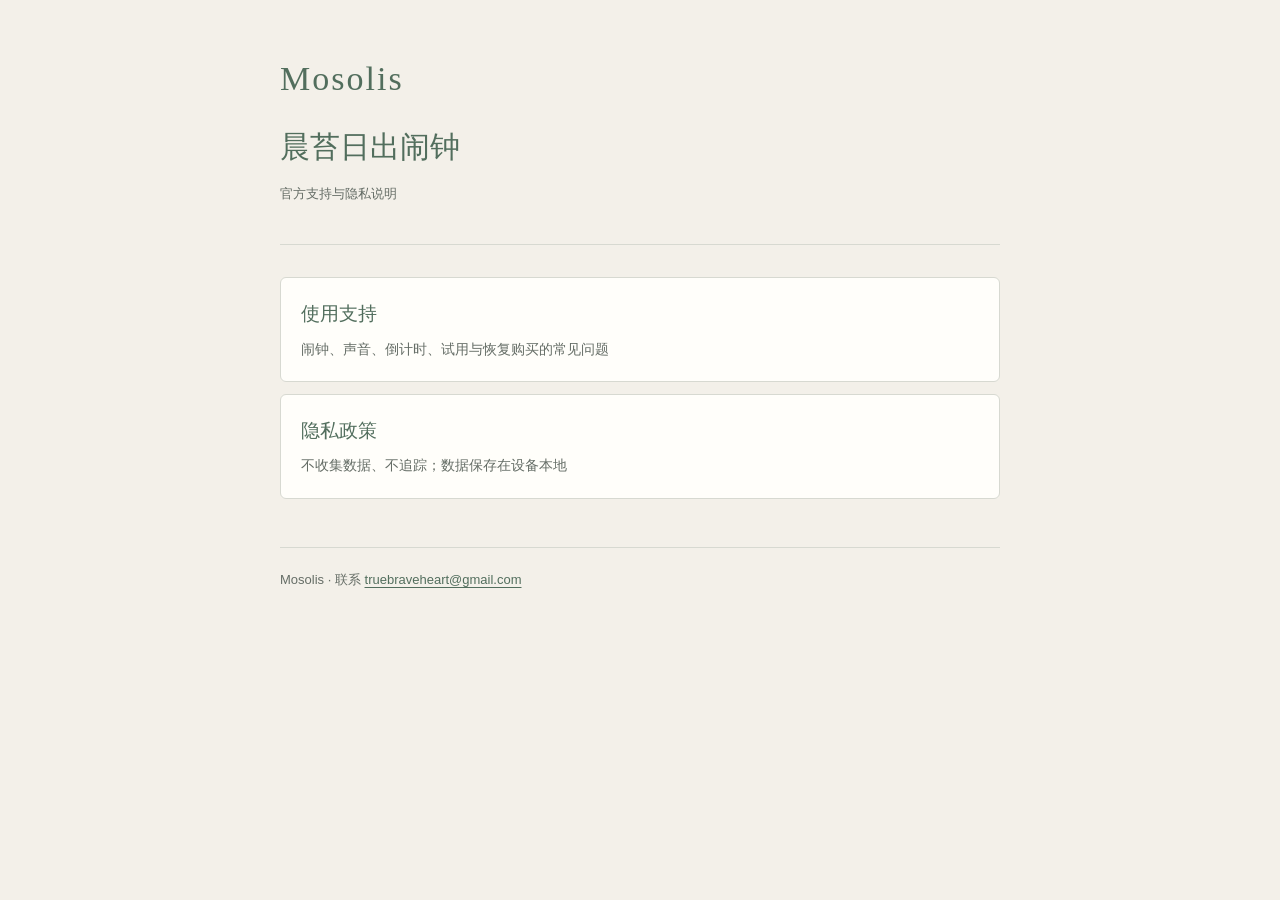
==== mosolis/index.html @ a4209a9c "Add Mosolis support and privacy pages" ====
<!doctype html>
<html lang="zh-Hans">
<head>
  <meta charset="utf-8">
  <meta name="viewport" content="width=device-width, initial-scale=1">
  <meta name="description" content="Mosolis（晨苔）官方支持与隐私说明。">
  <meta name="color-scheme" content="light dark">
  <meta name="theme-color" content="#526e5d">
  <title>Mosolis · 支持与隐私</title>
  <link rel="stylesheet" href="./styles.css">
</head>
<body>
  <main class="wrap">
    <header>
      <p class="brand">Mosolis</p>
      <h1>晨苔日出闹钟</h1>
      <p class="meta">官方支持与隐私说明</p>
    </header>

    <nav class="cards" aria-label="页面">
      <a class="card" href="./support.html">
        <strong>使用支持</strong>
        <span>闹钟、声音、倒计时、试用与恢复购买的常见问题</span>
      </a>
      <a class="card" href="./privacy.html">
        <strong>隐私政策</strong>
        <span>不收集数据、不追踪；数据保存在设备本地</span>
      </a>
    </nav>

    <footer>
      <p>Mosolis · 联系 <a href="mailto:truebraveheart@gmail.com">truebraveheart@gmail.com</a></p>
    </footer>
  </main>
</body>
</html>
---- mosolis/styles.css ----
:root {
  color-scheme: light dark;
  --paper: #f3f0e9;
  --ink: #252b27;
  --muted: #656d66;
  --rule: #d7d9d1;
  --moss: #526e5d;
  --lead: #e8eee6;
  --card: #fffefa;
}

@media (prefers-color-scheme: dark) {
  :root {
    --paper: #171d19;
    --ink: #e9eee8;
    --muted: #b1b9b1;
    --rule: #343e37;
    --moss: #b2c5ad;
    --lead: #202a23;
    --card: #202722;
  }
}

* {
  box-sizing: border-box;
}

body {
  margin: 0;
  background: var(--paper);
  color: var(--ink);
  font-family: -apple-system, BlinkMacSystemFont, "Segoe UI", "Hiragino Sans GB",
    "Microsoft YaHei", sans-serif;
  font-size: 16px;
  line-height: 1.85;
  -webkit-font-smoothing: antialiased;
}

a {
  color: var(--moss);
  text-underline-offset: 3px;
}

.wrap {
  width: min(100% - 40px, 720px);
  margin: 0 auto;
  padding: 48px 0 80px;
}

header {
  margin-bottom: 32px;
  padding-bottom: 24px;
  border-bottom: 1px solid var(--rule);
}

.brand,
h1,
h2,
.card strong {
  color: var(--moss);
  font-family: "Songti SC", "Songti TC", Georgia, serif;
  font-weight: 400;
}

.brand {
  margin: 0 0 8px;
  font-size: 34px;
  letter-spacing: 0.06em;
}

h1 {
  margin: 0 0 8px;
  font-size: 30px;
}

h2 {
  margin: 36px 0 10px;
  font-size: 21px;
}

h3 {
  margin: 22px 0 5px;
  font-size: 16px;
  font-weight: 600;
}

p {
  margin: 0 0 14px;
}

.meta,
.muted,
footer {
  color: var(--muted);
}

.meta {
  font-size: 13px;
}

.lead {
  margin: 0 0 28px;
  padding: 16px 18px;
  border-left: 3px solid var(--moss);
  background: var(--lead);
}

.language-nav,
.site-nav {
  display: flex;
  flex-wrap: wrap;
  gap: 8px 18px;
}

.language-nav {
  margin-top: 16px;
  font-size: 14px;
}

.cards {
  display: grid;
  gap: 12px;
  margin-top: 22px;
}

.card {
  display: block;
  padding: 18px 20px;
  border: 1px solid var(--rule);
  border-radius: 6px;
  background: var(--card);
  color: var(--ink);
  text-decoration: none;
}

.card:hover,
.card:focus-visible {
  border-color: var(--moss);
}

.card strong {
  display: block;
  margin-bottom: 2px;
  font-size: 19px;
}

.card span {
  color: var(--muted);
  font-size: 14px;
}

.language-section {
  padding-top: 8px;
  scroll-margin-top: 16px;
}

.contact-note {
  margin-top: 24px;
  padding: 18px 20px;
  border: 1px solid var(--rule);
  background: var(--card);
}

footer {
  margin-top: 48px;
  padding-top: 20px;
  border-top: 1px solid var(--rule);
  font-size: 13px;
}

.site-nav {
  margin-top: 12px;
}

.site-nav a {
  color: var(--muted);
}

@media (max-width: 520px) {
  .wrap {
    padding-top: 32px;
  }

  .brand {
    font-size: 29px;
  }

  h1 {
    font-size: 26px;
  }
}
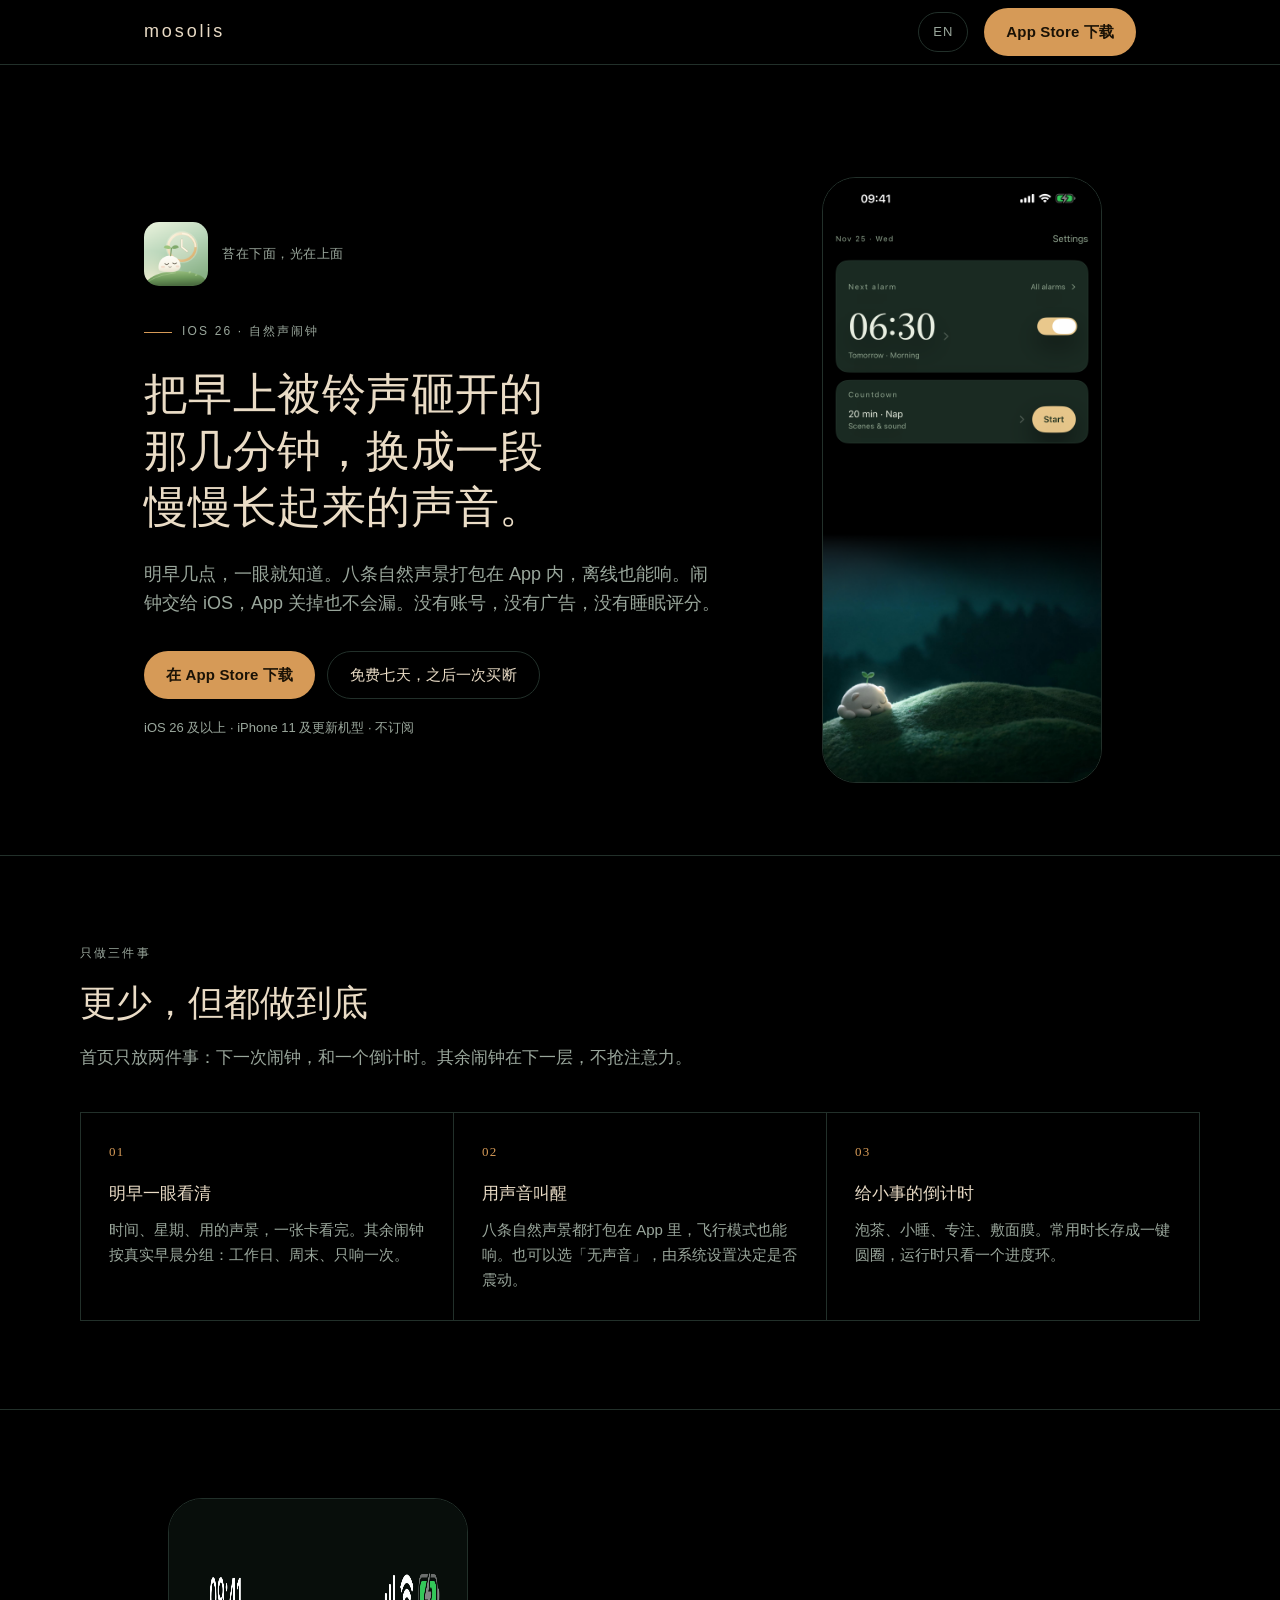
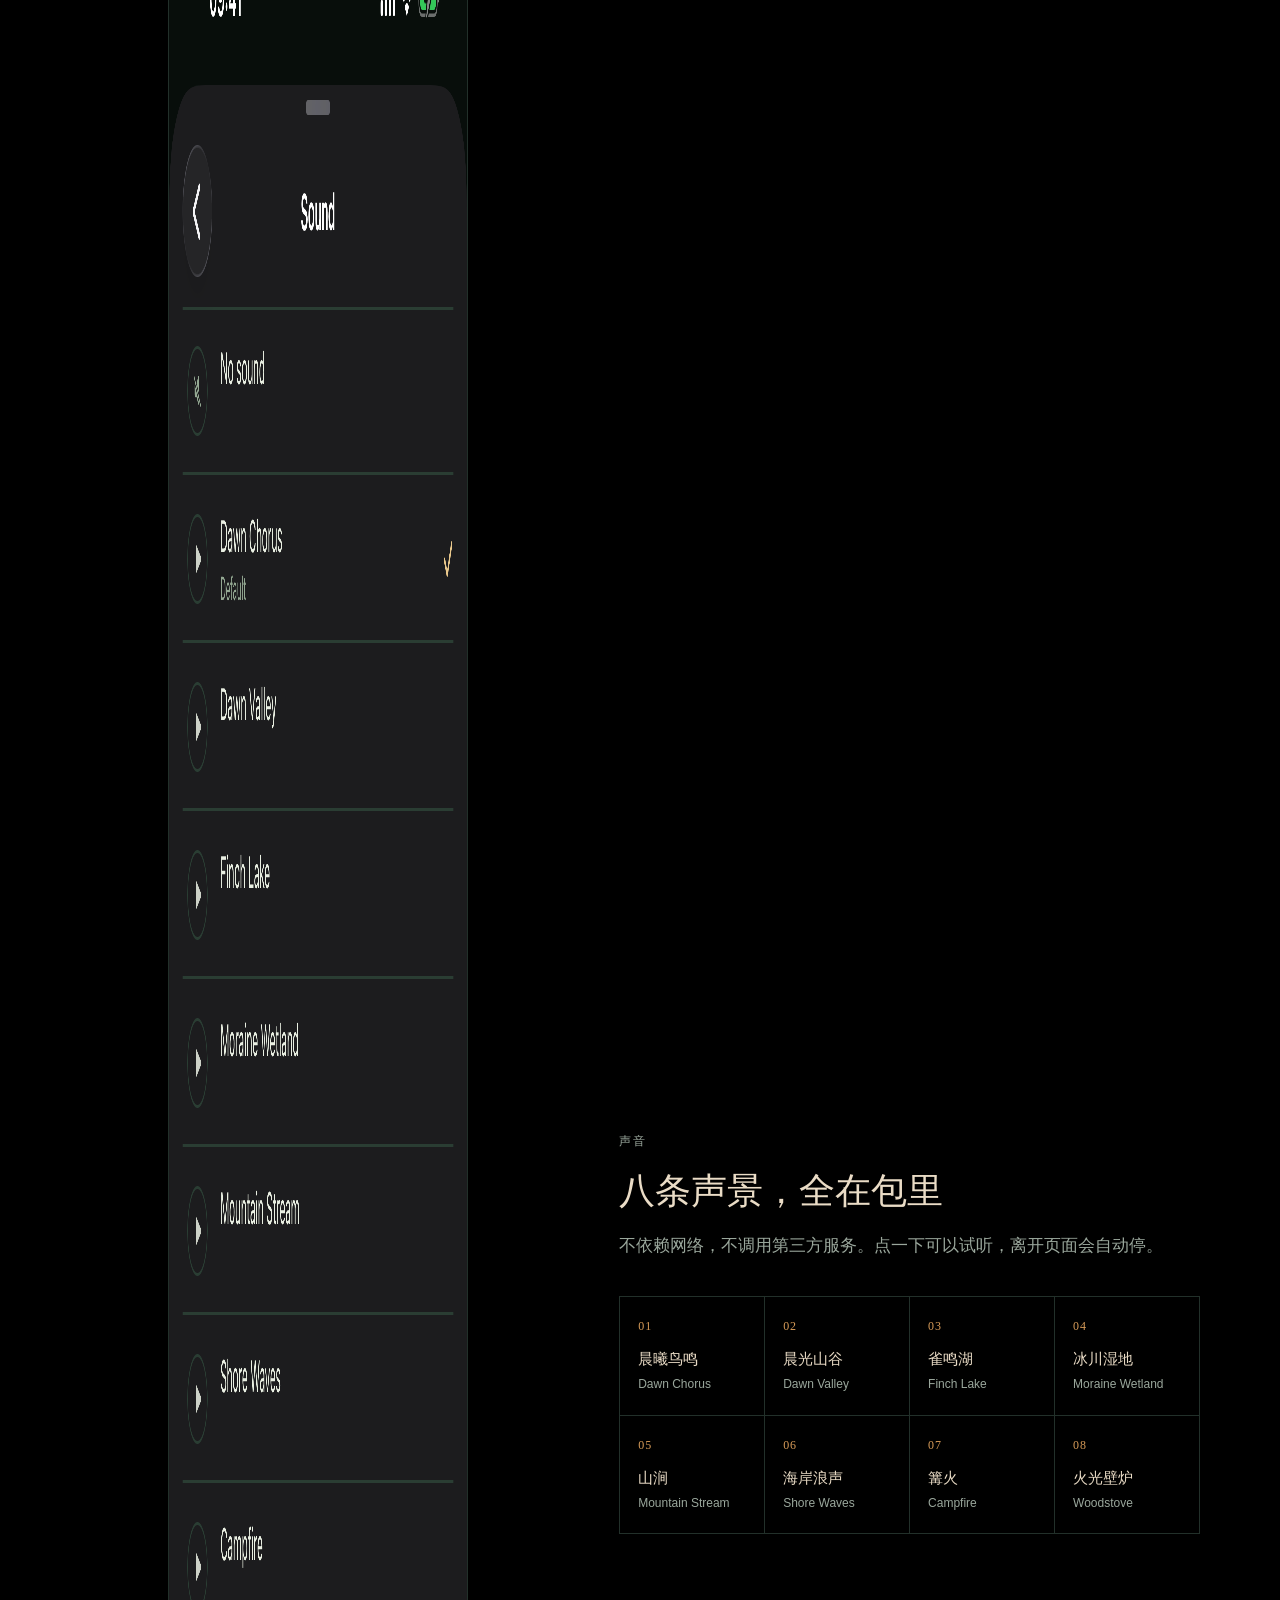
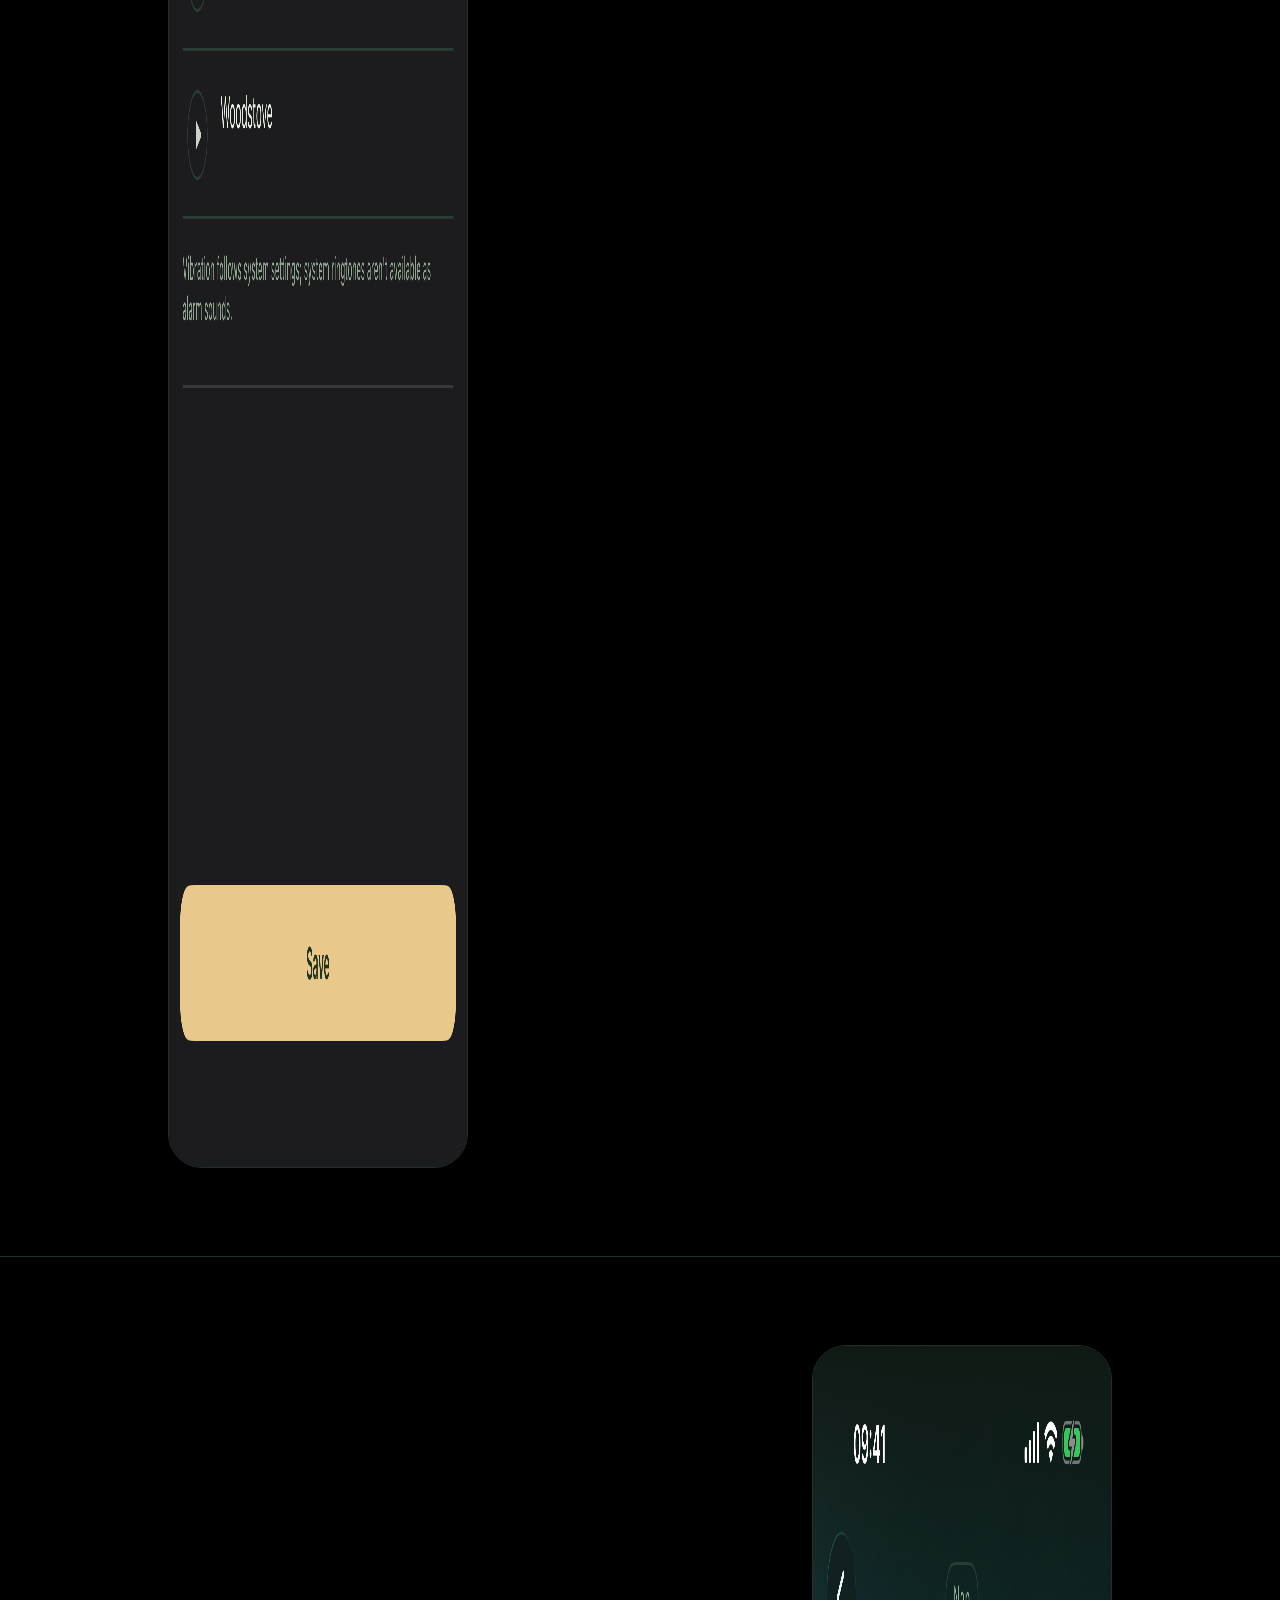
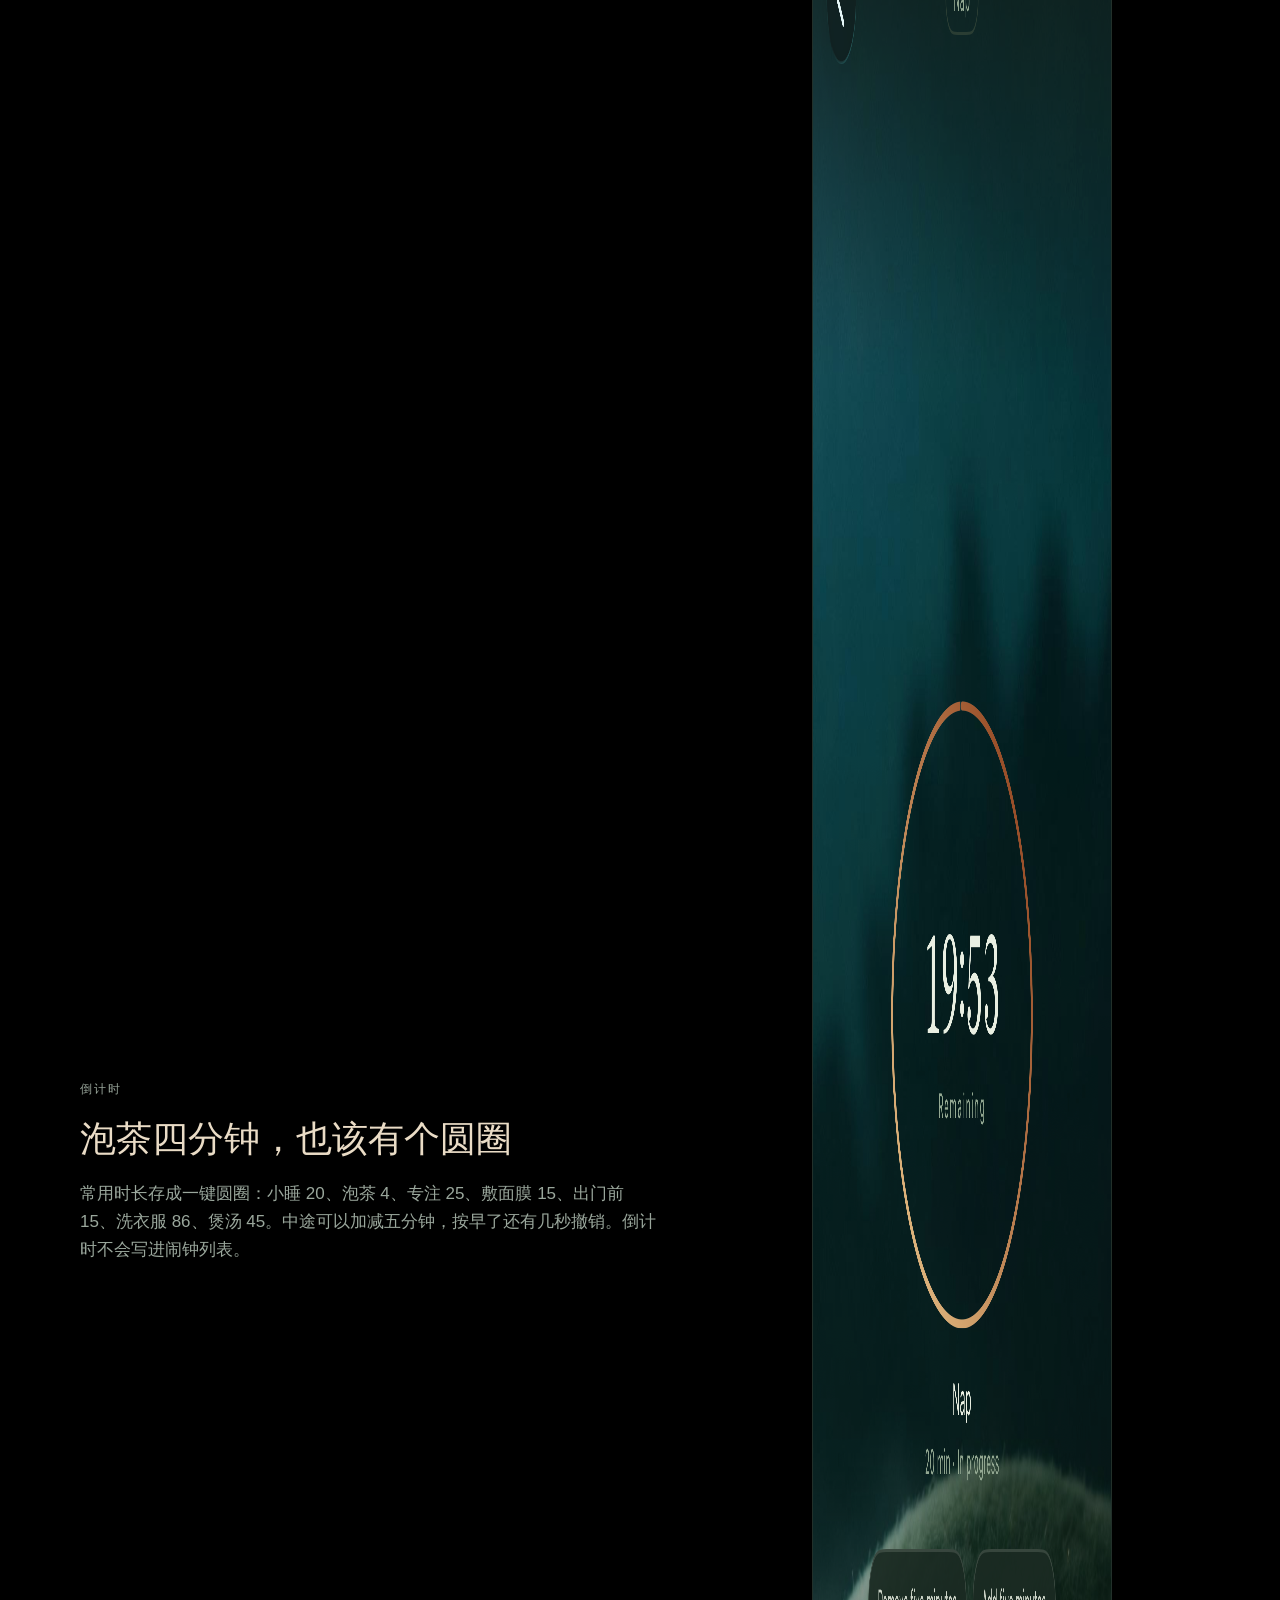
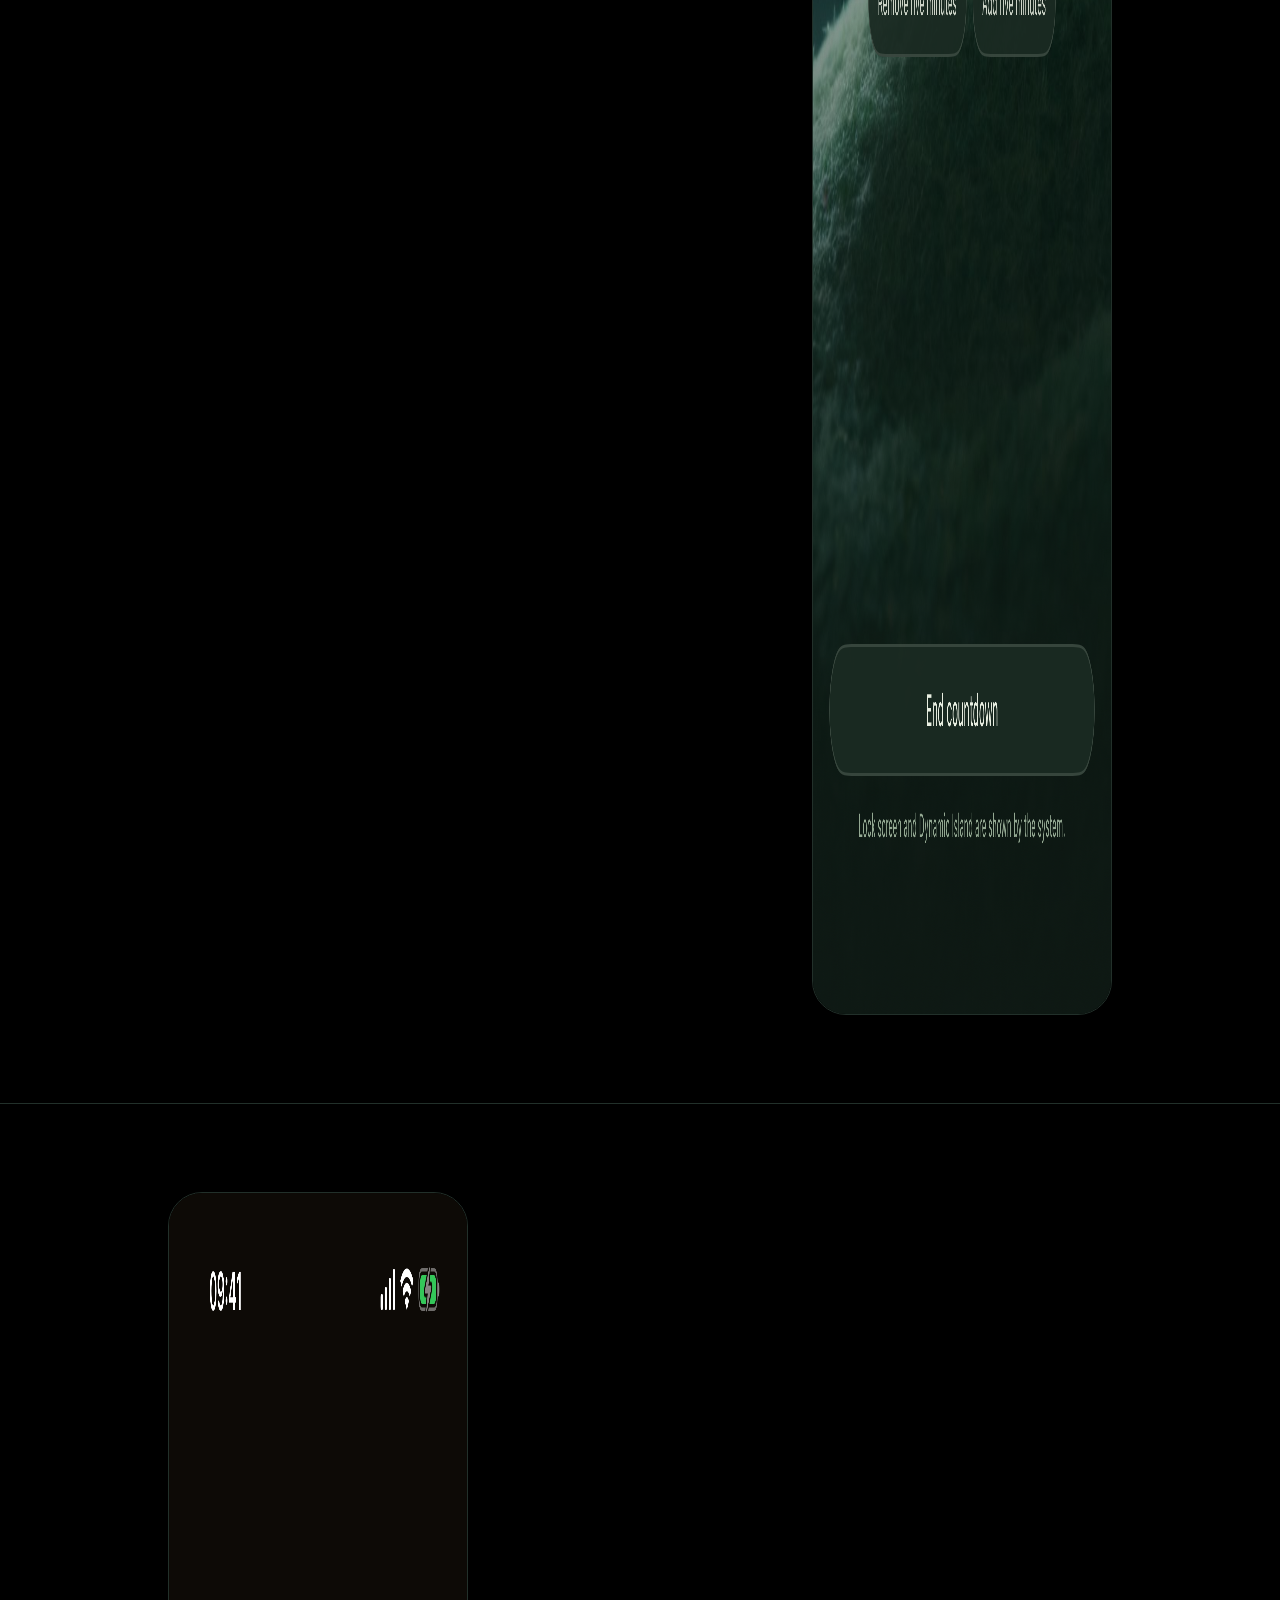
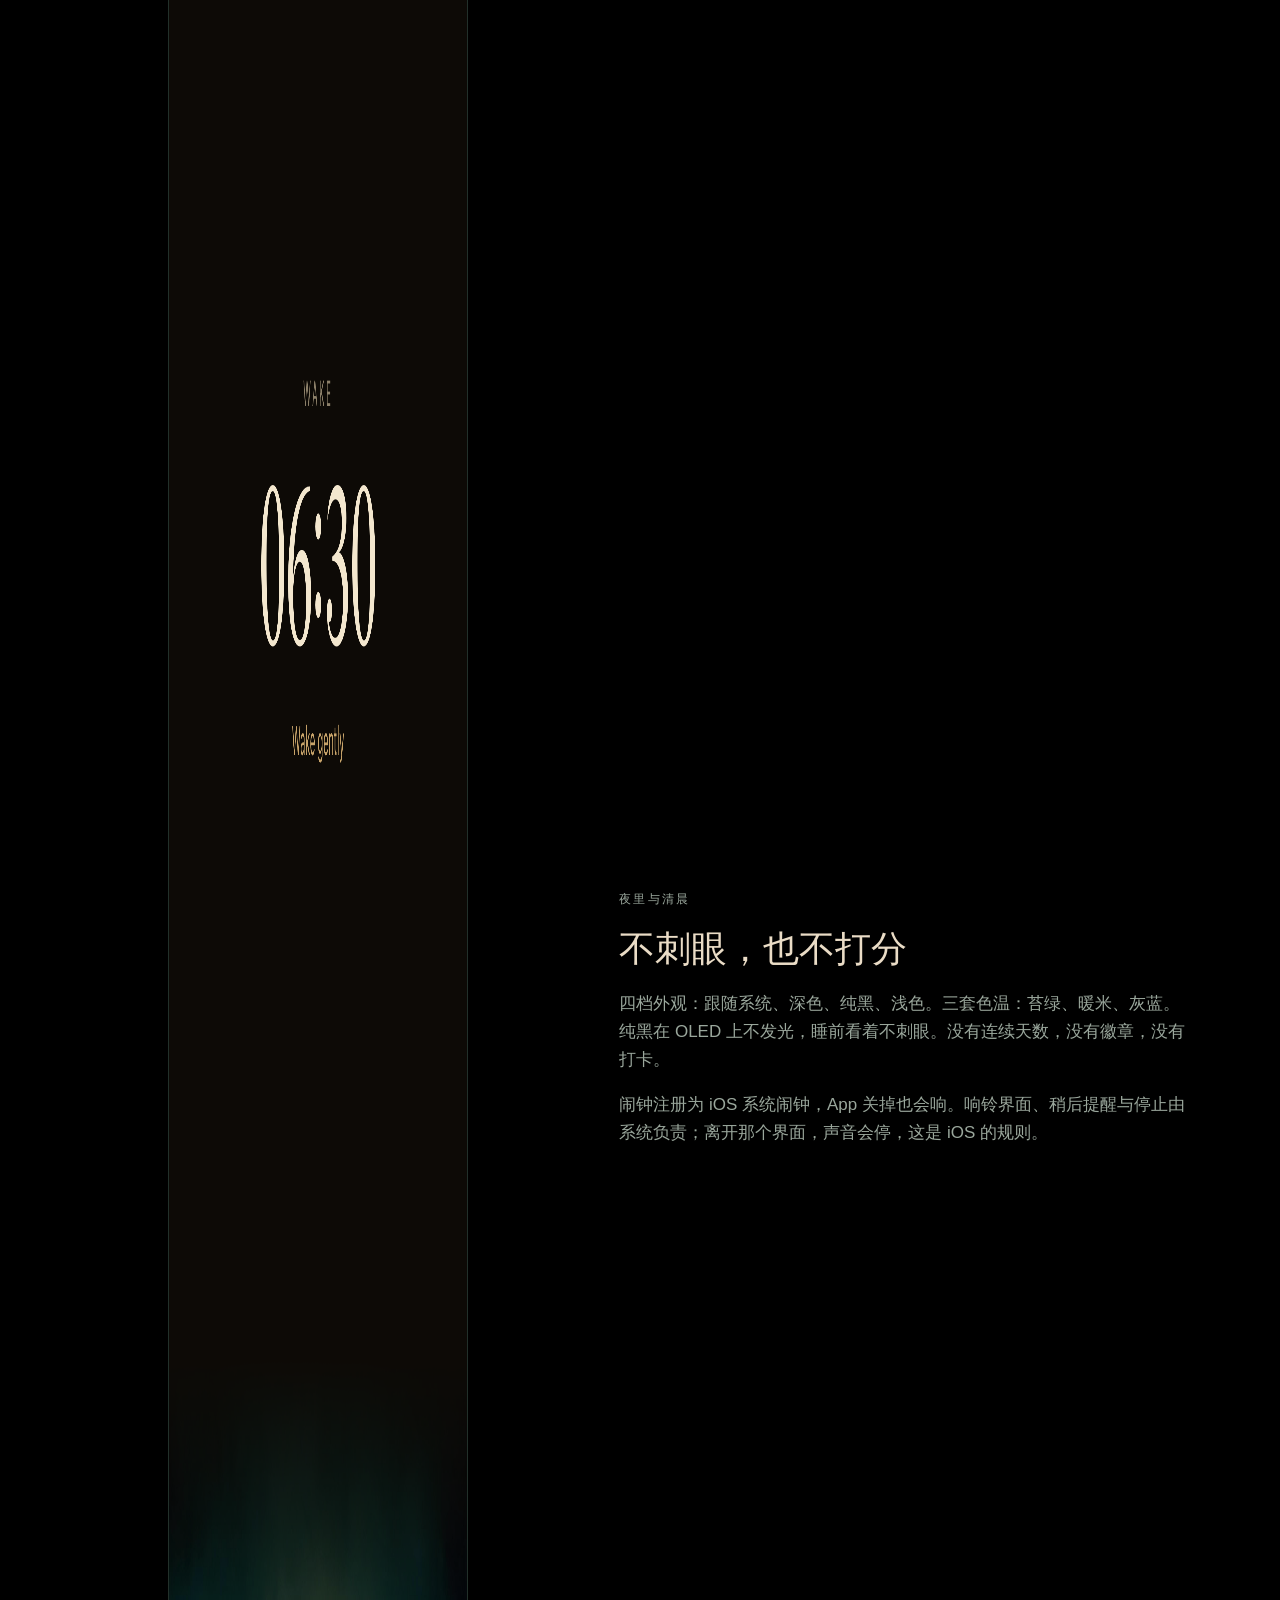
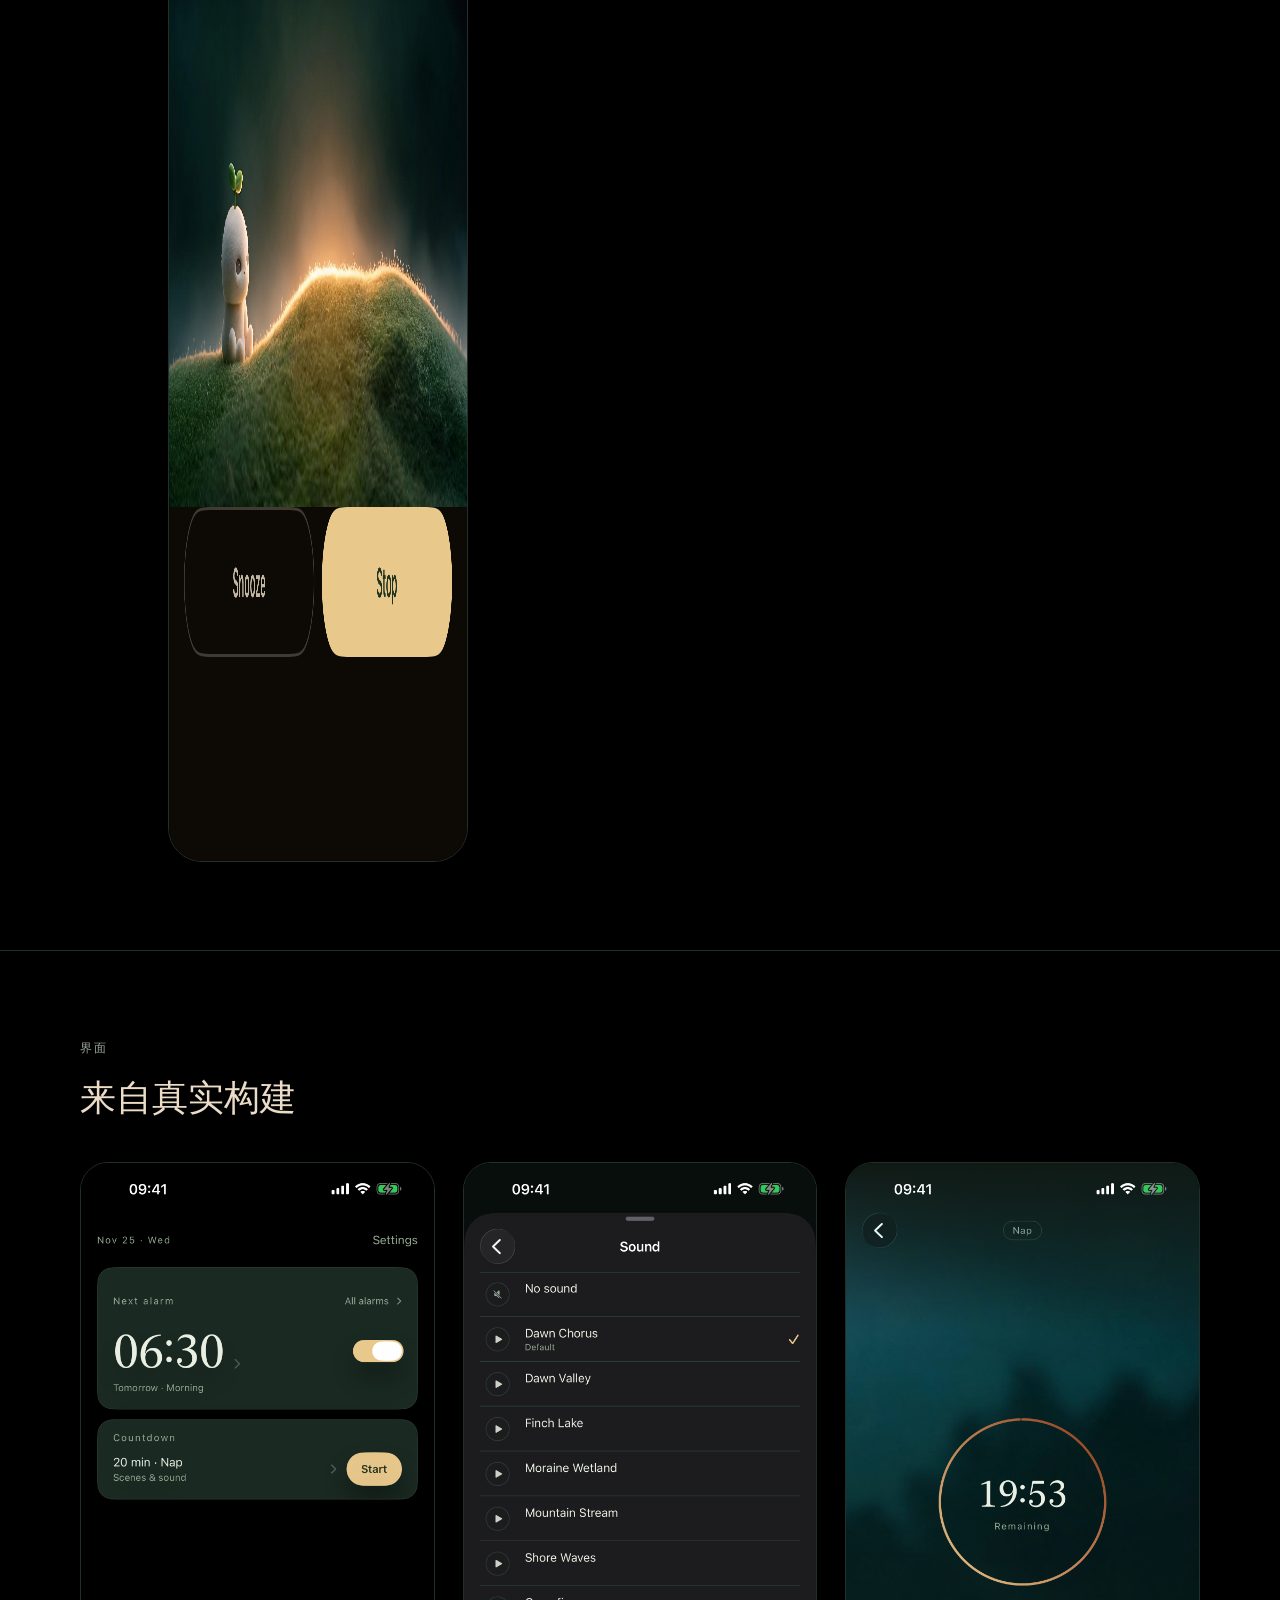
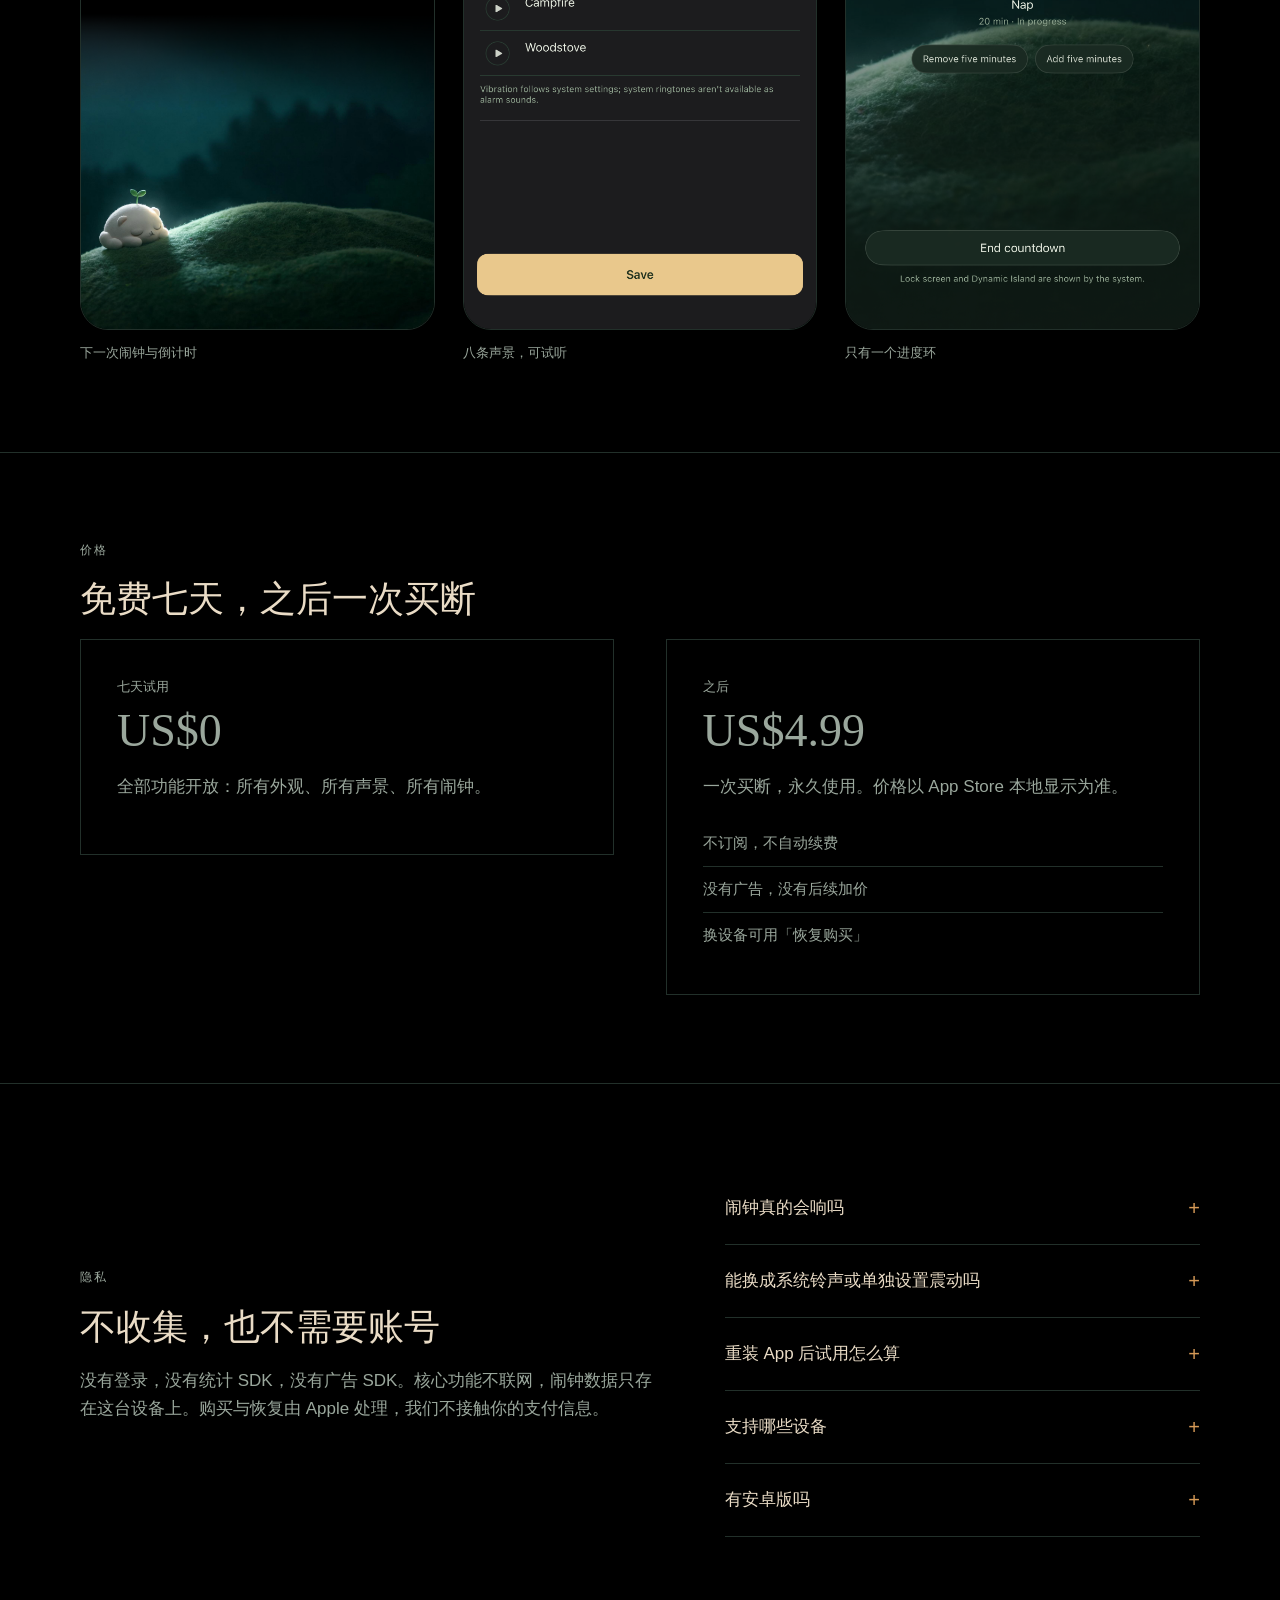
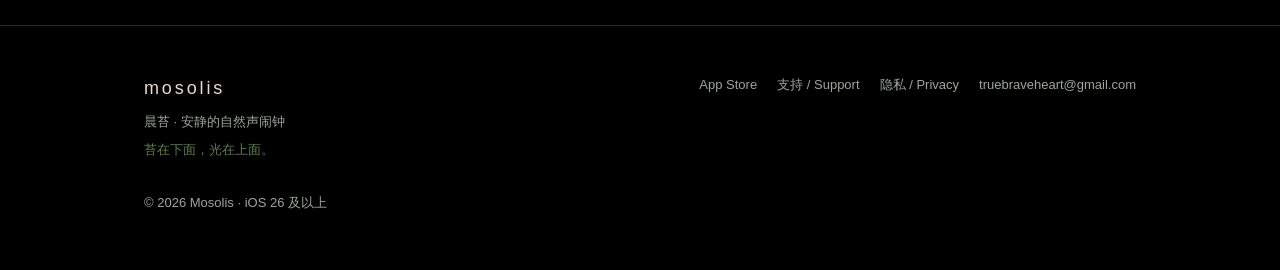
==== commit 8175afde: "Add Mosolis marketing home page with local screenshots" ====
--- a/mosolis/index.html
+++ b/mosolis/index.html
@@ -1,36 +1,742 @@
-<!doctype html>
-<html lang="zh-Hans">
+<!DOCTYPE html>
+<!--
+  Mosolis 推广首页（中英双语单页）
+  部署位置：pubsites/mosolis/index.html，资源在同目录 assets/ 下，全部本地引用。
+  规范：纯黑底、无渐变、无感叹号、不出现铃铛/月亮/星星图标、动画只用 ease-out。
+-->
+<html lang="zh-Hans" data-lang="zh">
 <head>
-  <meta charset="utf-8">
-  <meta name="viewport" content="width=device-width, initial-scale=1">
-  <meta name="description" content="Mosolis（晨苔）官方支持与隐私说明。">
-  <meta name="color-scheme" content="light dark">
-  <meta name="theme-color" content="#526e5d">
-  <title>Mosolis · 支持与隐私</title>
-  <link rel="stylesheet" href="./styles.css">
+<meta charset="utf-8">
+<meta name="viewport" content="width=device-width, initial-scale=1">
+<title>Mosolis 晨苔 · 安静的自然声闹钟</title>
+<meta name="description" content="Mosolis（晨苔）是一款安静的自然声闹钟：明早几点一眼看清，八条自然声景离线可响，倒计时一点开始。免费七天，之后一次买断，不订阅。">
+<meta name="theme-color" content="#000000">
+<meta property="og:title" content="Mosolis 晨苔 · 安静的自然声闹钟">
+<meta property="og:description" content="明早几点一眼看清，八条自然声景离线可响。免费七天，之后一次买断，不订阅。">
+<meta property="og:image" content="https://keepallsimple.github.io/pubsites/mosolis/assets/icon.png">
+<meta property="og:type" content="website">
+<meta property="og:url" content="https://keepallsimple.github.io/pubsites/mosolis/">
+  <link rel="canonical" href="https://keepallsimple.github.io/pubsites/mosolis/">
+  <link rel="icon" href="./assets/favicon.png">
+<style>
+  :root {
+    --bg: #000000;
+    --panel: #0B100D;
+    --line: #22302A;
+    --ink: #EADCC6;
+    --sub: #9AA79C;
+    --gold: #D69A57;
+    --moss: #5C7F4B;
+    --serif: "Iowan Old Style", "Songti SC", "Noto Serif SC", Georgia, serif;
+    --sans: -apple-system, BlinkMacSystemFont, "SF Pro Text", "PingFang SC", "Helvetica Neue", Arial, sans-serif;
+    --pad: clamp(20px, 5vw, 64px);
+  }
+
+  * { box-sizing: border-box; }
+
+  html { scroll-behavior: smooth; }
+
+  body {
+    margin: 0;
+    background: var(--bg);
+    color: var(--ink);
+    font-family: var(--sans);
+    font-size: 17px;
+    line-height: 1.65;
+    -webkit-font-smoothing: antialiased;
+  }
+
+  a { color: inherit; text-decoration: none; }
+
+  img { display: block; max-width: 100%; }
+
+  .wrap {
+    width: 100%;
+    max-width: 1120px;
+    margin: 0 auto;
+    padding: 0 var(--pad);
+  }
+
+  .en { display: none; }
+  html[data-lang="en"] .zh { display: none; }
+  html[data-lang="en"] .en { display: block; }
+  html[data-lang="en"] span.en { display: inline; }
+
+  /* 顶栏 */
+  header {
+    position: sticky;
+    top: 0;
+    z-index: 10;
+    background: rgba(0, 0, 0, 0.88);
+    backdrop-filter: saturate(140%) blur(12px);
+    border-bottom: 1px solid var(--line);
+  }
+
+  .nav {
+    display: flex;
+    align-items: center;
+    gap: 16px;
+    height: 64px;
+    max-width: 1120px;
+    margin: 0 auto;
+    padding: 0 var(--pad);
+  }
+
+  .wordmark {
+    font-size: 18px;
+    letter-spacing: 0.16em;
+    color: var(--ink);
+    margin-right: auto;
+  }
+
+  .lang {
+    appearance: none;
+    background: none;
+    border: 1px solid var(--line);
+    border-radius: 999px;
+    color: var(--sub);
+    font: inherit;
+    font-size: 13px;
+    letter-spacing: 0.08em;
+    padding: 8px 14px;
+    min-height: 40px;
+    cursor: pointer;
+    transition: color 240ms ease-out, border-color 240ms ease-out;
+  }
+
+  .lang:hover, .lang:focus-visible { color: var(--ink); border-color: var(--sub); }
+
+  .pill {
+    display: inline-flex;
+    align-items: center;
+    justify-content: center;
+    min-height: 48px;
+    padding: 0 22px;
+    border-radius: 999px;
+    background: var(--gold);
+    color: #1A1206;
+    font-weight: 600;
+    font-size: 15px;
+    letter-spacing: 0.01em;
+    transition: opacity 240ms ease-out;
+  }
+
+  .pill:hover, .pill:focus-visible { opacity: 0.86; }
+
+  .pill.ghost {
+    background: transparent;
+    color: var(--ink);
+    border: 1px solid var(--line);
+    font-weight: 400;
+  }
+
+  .pill.ghost:hover { border-color: var(--sub); opacity: 1; }
+
+  /* 首屏 */
+  .hero {
+    padding: clamp(56px, 9vw, 112px) 0 clamp(40px, 6vw, 72px);
+  }
+
+  .hero-grid {
+    display: grid;
+    grid-template-columns: 1.25fr 0.75fr;
+    gap: clamp(28px, 5vw, 64px);
+    align-items: center;
+  }
+
+  .eyebrow {
+    display: inline-flex;
+    align-items: center;
+    gap: 10px;
+    font-size: 12px;
+    letter-spacing: 0.18em;
+    text-transform: uppercase;
+    color: var(--sub);
+    margin: 0 0 24px;
+  }
+
+  .eyebrow::before {
+    content: "";
+    width: 28px;
+    height: 1px;
+    background: var(--gold);
+  }
+
+  h1 {
+    font-family: var(--serif);
+    font-size: clamp(28px, 3.4vw, 44px);
+    font-weight: 400;
+    line-height: 1.3;
+    letter-spacing: 0.01em;
+    margin: 0 0 24px;
+    color: var(--ink);
+    text-wrap: balance;
+  }
+
+  .lede {
+    font-size: clamp(16px, 1.6vw, 18px);
+    color: var(--sub);
+    max-width: 34em;
+    margin: 0 0 32px;
+  }
+
+  .actions { display: flex; flex-wrap: wrap; gap: 12px; margin-bottom: 18px; }
+
+  .meta { font-size: 13px; color: var(--sub); margin: 0; }
+
+  .phone {
+    justify-self: center;
+    width: min(280px, 78vw);
+    border: 1px solid var(--line);
+    border-radius: 34px;
+    overflow: hidden;
+    background: #000;
+  }
+
+  .phone img { width: 100%; height: auto; }
+
+  .icon-row {
+    display: flex;
+    align-items: center;
+    gap: 14px;
+    margin-bottom: 28px;
+  }
+
+  .icon-row img {
+    width: 64px;
+    height: 64px;
+    border-radius: 15px;
+  }
+
+  .icon-row .tagline {
+    font-size: 13px;
+    color: var(--sub);
+    letter-spacing: 0.04em;
+  }
+
+  /* 通用段落 */
+  section { border-top: 1px solid var(--line); }
+
+  .section {
+    padding: clamp(48px, 7vw, 88px) 0;
+  }
+
+  .kicker {
+    font-size: 12px;
+    letter-spacing: 0.18em;
+    text-transform: uppercase;
+    color: var(--sub);
+    margin: 0 0 16px;
+  }
+
+  h2 {
+    font-family: var(--serif);
+    font-size: clamp(24px, 3vw, 36px);
+    font-weight: 400;
+    line-height: 1.3;
+    margin: 0 0 16px;
+  }
+
+  .section p { color: var(--sub); max-width: 38em; text-wrap: pretty; }
+
+  /* 三件事 */
+  .three {
+    display: grid;
+    grid-template-columns: repeat(3, 1fr);
+    gap: 1px;
+    background: var(--line);
+    border: 1px solid var(--line);
+    margin-top: 40px;
+  }
+
+  .three article { background: var(--bg); padding: 28px; }
+
+  .three h3 {
+    font-size: 17px;
+    font-weight: 500;
+    margin: 0 0 10px;
+  }
+
+  .three p { font-size: 15px; margin: 0; }
+
+  .num {
+    font-family: var(--serif);
+    font-size: 13px;
+    color: var(--gold);
+    letter-spacing: 0.1em;
+    margin-bottom: 18px;
+  }
+
+  /* 图片段 */
+  .split {
+    display: grid;
+    grid-template-columns: 0.9fr 1.1fr;
+    gap: clamp(28px, 5vw, 72px);
+    align-items: center;
+  }
+
+  .split.reverse { grid-template-columns: 1.1fr 0.9fr; }
+
+  .shot {
+    justify-self: center;
+    width: min(300px, 78vw);
+    border: 1px solid var(--line);
+    border-radius: 34px;
+    overflow: hidden;
+  }
+
+  /* 声景 */
+  .scenes {
+    display: grid;
+    grid-template-columns: repeat(4, 1fr);
+    gap: 1px;
+    background: var(--line);
+    border: 1px solid var(--line);
+    margin-top: 36px;
+  }
+
+  .scene {
+    background: var(--bg);
+    padding: 20px 18px;
+  }
+
+  .scene .idx {
+    font-family: var(--serif);
+    font-size: 12px;
+    color: var(--gold);
+    letter-spacing: 0.08em;
+    display: block;
+    margin-bottom: 8px;
+  }
+
+  .scene .name { font-size: 15px; }
+
+  .scene .en-name { display: block; font-size: 12px; color: var(--sub); margin-top: 2px; }
+
+  /* 图集 */
+  .gallery {
+    display: grid;
+    grid-template-columns: repeat(3, 1fr);
+    gap: clamp(16px, 3vw, 28px);
+    margin-top: 40px;
+  }
+
+  .gallery figure { margin: 0; }
+
+  .gallery figure img {
+    width: 100%;
+    border: 1px solid var(--line);
+    border-radius: 28px;
+  }
+
+  .gallery figcaption { font-size: 13px; color: var(--sub); margin-top: 12px; }
+
+  /* 价格 */
+  .price-grid {
+    display: grid;
+    grid-template-columns: 1fr 1fr;
+    gap: clamp(24px, 4vw, 56px);
+    align-items: start;
+  }
+
+  .price-box {
+    border: 1px solid var(--line);
+    padding: clamp(24px, 3vw, 36px);
+  }
+
+  .price-box .amount {
+    font-family: var(--serif);
+    font-size: clamp(32px, 4vw, 46px);
+    line-height: 1.1;
+    margin: 8px 0 6px;
+  }
+
+  .price-box ul { list-style: none; padding: 0; margin: 20px 0 0; }
+
+  .price-box li {
+    padding: 10px 0;
+    border-top: 1px solid var(--line);
+    font-size: 15px;
+    color: var(--sub);
+  }
+
+  .price-box li:first-child { border-top: 0; }
+
+  /* FAQ */
+  details {
+    border-bottom: 1px solid var(--line);
+    padding: 20px 0;
+  }
+
+  summary {
+    cursor: pointer;
+    font-size: 17px;
+    list-style: none;
+    display: flex;
+    justify-content: space-between;
+    gap: 24px;
+    min-height: 32px;
+    align-items: center;
+  }
+
+  summary::-webkit-details-marker { display: none; }
+
+  summary::after {
+    content: "+";
+    color: var(--gold);
+    font-size: 20px;
+    line-height: 1;
+  }
+
+  details[open] summary::after { content: "−"; }
+
+  details p { margin: 14px 0 0; font-size: 15px; }
+
+  /* 页脚 */
+  footer {
+    border-top: 1px solid var(--line);
+    padding: 48px 0 56px;
+    font-size: 13px;
+    color: var(--sub);
+  }
+
+  .foot-grid {
+    display: flex;
+    flex-wrap: wrap;
+    gap: 24px 40px;
+    justify-content: space-between;
+    align-items: flex-start;
+  }
+
+  .foot-links { display: flex; flex-wrap: wrap; gap: 20px; }
+
+  .foot-links a { border-bottom: 1px solid transparent; transition: border-color 240ms ease-out; }
+
+  .foot-links a:hover, .foot-links a:focus-visible { border-color: var(--sub); }
+
+  .rule { color: var(--moss); }
+
+  /* 动效：仅 ease-out 淡入，无位移 */
+  .fade { animation: fade 900ms ease-out both; }
+  .fade.d1 { animation-delay: 120ms; }
+  .fade.d2 { animation-delay: 240ms; }
+  @keyframes fade { from { opacity: 0; } to { opacity: 1; } }
+
+  @media (prefers-reduced-motion: reduce) {
+    html { scroll-behavior: auto; }
+    .fade { animation: none; }
+  }
+
+  @media (max-width: 900px) {
+    .hero-grid, .split, .split.reverse, .price-grid { grid-template-columns: 1fr; }
+    .split.reverse .shot { order: -1; }
+    .three { grid-template-columns: 1fr; }
+    .scenes { grid-template-columns: repeat(2, 1fr); }
+    .gallery { grid-template-columns: repeat(2, 1fr); }
+    .gallery figure:last-child { display: none; }
+  }
+
+  @media (max-width: 520px) {
+    .scenes { grid-template-columns: 1fr; }
+    .actions .pill { width: 100%; }
+    .nav .pill { display: none; }
+  }
+</style>
 </head>
 <body>
-  <main class="wrap">
-    <header>
-      <p class="brand">Mosolis</p>
-      <h1>晨苔日出闹钟</h1>
-      <p class="meta">官方支持与隐私说明</p>
-    </header>
-
-    <nav class="cards" aria-label="页面">
-      <a class="card" href="./support.html">
-        <strong>使用支持</strong>
-        <span>闹钟、声音、倒计时、试用与恢复购买的常见问题</span>
-      </a>
-      <a class="card" href="./privacy.html">
-        <strong>隐私政策</strong>
-        <span>不收集数据、不追踪；数据保存在设备本地</span>
-      </a>
-    </nav>
-
-    <footer>
-      <p>Mosolis · 联系 <a href="mailto:truebraveheart@gmail.com">truebraveheart@gmail.com</a></p>
-    </footer>
-  </main>
+
+<header>
+  <nav class="nav" aria-label="主导航">
+    <a class="wordmark" href="#top">mosolis</a>
+    <button class="lang" id="langToggle" type="button" aria-pressed="false" aria-label="切换语言 / Switch language">EN</button>
+    <a class="pill" href="https://apps.apple.com/app/id6839210146" target="_blank" rel="noopener">
+      <span class="zh">App Store 下载</span><span class="en">Download</span>
+    </a>
+  </nav>
+</header>
+
+<main id="top">
+
+  <!-- 首屏 -->
+  <section class="hero" style="border-top:0">
+    <div class="wrap hero-grid">
+      <div class="fade">
+        <div class="icon-row">
+          <img src="./assets/icon.png" width="64" height="64" alt="Mosolis 图标">
+          <span class="tagline">苔在下面，光在上面</span>
+        </div>
+        <p class="eyebrow">
+          <span class="zh">iOS 26 · 自然声闹钟</span><span class="en">iOS 26 · Nature alarm</span>
+        </p>
+        <h1>
+          <span class="zh">把早上被铃声砸开的那几分钟，换成一段慢慢长起来的声音。</span>
+          <span class="en">Replace the jolt of a buzzer with a sound that grows.</span>
+        </h1>
+        <p class="lede">
+          <span class="zh">明早几点，一眼就知道。八条自然声景打包在 App 内，离线也能响。闹钟交给 iOS，App 关掉也不会漏。没有账号，没有广告，没有睡眠评分。</span>
+          <span class="en">Tomorrow's alarm at a glance. Eight nature recordings bundled inside the app, playing offline. Alarms are handed to iOS, so they ring with the app closed. No account, no ads, no sleep scores.</span>
+        </p>
+        <div class="actions">
+          <a class="pill" href="https://apps.apple.com/app/id6839210146" target="_blank" rel="noopener">
+            <span class="zh">在 App Store 下载</span><span class="en">Download on the App Store</span>
+          </a>
+          <a class="pill ghost" href="#pricing">
+            <span class="zh">免费七天，之后一次买断</span><span class="en">Free for seven days, then once</span>
+          </a>
+        </div>
+        <p class="meta">
+          <span class="zh">iOS 26 及以上 · iPhone 11 及更新机型 · 不订阅</span>
+          <span class="en">iOS 26 or later · iPhone 11 and newer · No subscription</span>
+        </p>
+      </div>
+      <div class="phone fade d1">
+        <img src="./assets/screens/01-home.png" width="1320" height="2868" alt="Mosolis 首页：下一次闹钟与倒计时">
+      </div>
+    </div>
+  </section>
+
+  <!-- 三件事 -->
+  <section>
+    <div class="wrap section">
+      <p class="kicker"><span class="zh">只做三件事</span><span class="en">Three things</span></p>
+      <h2>
+        <span class="zh">更少，但都做到底</span>
+        <span class="en">Less, but finished</span>
+      </h2>
+      <p>
+        <span class="zh">首页只放两件事：下一次闹钟，和一个倒计时。其余闹钟在下一层，不抢注意力。</span>
+        <span class="en">The home screen holds two things: the next alarm and a countdown. Everything else stays one level down.</span>
+      </p>
+
+      <div class="three">
+        <article>
+          <div class="num">01</div>
+          <h3><span class="zh">明早一眼看清</span><span class="en">Tomorrow, at a glance</span></h3>
+          <p>
+            <span class="zh">时间、星期、用的声景，一张卡看完。其余闹钟按真实早晨分组：工作日、周末、只响一次。</span>
+            <span class="en">Time, day and sound on one card. Other alarms follow real mornings: weekdays, weekends, or once.</span>
+          </p>
+        </article>
+        <article>
+          <div class="num">02</div>
+          <h3><span class="zh">用声音叫醒</span><span class="en">Woken by sound</span></h3>
+          <p>
+            <span class="zh">八条自然声景都打包在 App 里，飞行模式也能响。也可以选「无声音」，由系统设置决定是否震动。</span>
+            <span class="en">Eight scenes ship inside the app and play in airplane mode. Choose No sound and let iOS decide about vibration.</span>
+          </p>
+        </article>
+        <article>
+          <div class="num">03</div>
+          <h3><span class="zh">给小事的倒计时</span><span class="en">A timer for small things</span></h3>
+          <p>
+            <span class="zh">泡茶、小睡、专注、敷面膜。常用时长存成一键圆圈，运行时只看一个进度环。</span>
+            <span class="en">Tea, a nap, a focus block. Save the durations you use as one-tap circles and follow a single ring.</span>
+          </p>
+        </article>
+      </div>
+    </div>
+  </section>
+
+  <!-- 声景 -->
+  <section>
+    <div class="wrap section split">
+      <div class="shot">
+        <img src="./assets/screens/02-sounds.png" width="1320" height="2868" alt="Mosolis 声音选择页：八条自然声景">
+      </div>
+      <div>
+        <p class="kicker"><span class="zh">声音</span><span class="en">Sound</span></p>
+        <h2>
+          <span class="zh">八条声景，全在包里</span>
+          <span class="en">Eight scenes, all bundled</span>
+        </h2>
+        <p>
+          <span class="zh">不依赖网络，不调用第三方服务。点一下可以试听，离开页面会自动停。</span>
+          <span class="en">No network, no third-party service. Tap to preview; leaving the page stops it.</span>
+        </p>
+        <div class="scenes">
+          <div class="scene"><span class="idx">01</span><span class="name zh">晨曦鸟鸣</span><span class="en-name">Dawn Chorus</span></div>
+          <div class="scene"><span class="idx">02</span><span class="name zh">晨光山谷</span><span class="en-name">Dawn Valley</span></div>
+          <div class="scene"><span class="idx">03</span><span class="name zh">雀鸣湖</span><span class="en-name">Finch Lake</span></div>
+          <div class="scene"><span class="idx">04</span><span class="name zh">冰川湿地</span><span class="en-name">Moraine Wetland</span></div>
+          <div class="scene"><span class="idx">05</span><span class="name zh">山涧</span><span class="en-name">Mountain Stream</span></div>
+          <div class="scene"><span class="idx">06</span><span class="name zh">海岸浪声</span><span class="en-name">Shore Waves</span></div>
+          <div class="scene"><span class="idx">07</span><span class="name zh">篝火</span><span class="en-name">Campfire</span></div>
+          <div class="scene"><span class="idx">08</span><span class="name zh">火光壁炉</span><span class="en-name">Woodstove</span></div>
+        </div>
+      </div>
+    </div>
+  </section>
+
+  <!-- 倒计时 -->
+  <section>
+    <div class="wrap section split reverse">
+      <div>
+        <p class="kicker"><span class="zh">倒计时</span><span class="en">Countdown</span></p>
+        <h2>
+          <span class="zh">泡茶四分钟，也该有个圆圈</span>
+          <span class="en">Four minutes of tea deserves a ring</span>
+        </h2>
+        <p>
+          <span class="zh">常用时长存成一键圆圈：小睡 20、泡茶 4、专注 25、敷面膜 15、出门前 15、洗衣服 86、煲汤 45。中途可以加减五分钟，按早了还有几秒撤销。倒计时不会写进闹钟列表。</span>
+          <span class="en">Save the durations you actually use. Add or remove five minutes mid-run, and undo if you end it too early. Countdowns never enter your alarm list.</span>
+        </p>
+      </div>
+      <div class="shot">
+        <img src="./assets/screens/03-countdown.png" width="1320" height="2868" alt="Mosolis 倒计时运行页：进度环与剩余时间">
+      </div>
+    </div>
+  </section>
+
+  <!-- 外观 -->
+  <section>
+    <div class="wrap section split">
+      <div class="shot">
+        <img src="./assets/screens/04-wake.png" width="1320" height="2868" alt="Mosolis 唤醒预览页：稍后提醒与停止">
+      </div>
+      <div>
+        <p class="kicker"><span class="zh">夜里与清晨</span><span class="en">Night and morning</span></p>
+        <h2>
+          <span class="zh">不刺眼，也不打分</span>
+          <span class="en">Easy on the eyes, free of scores</span>
+        </h2>
+        <p>
+          <span class="zh">四档外观：跟随系统、深色、纯黑、浅色。三套色温：苔绿、暖米、灰蓝。纯黑在 OLED 上不发光，睡前看着不刺眼。没有连续天数，没有徽章，没有打卡。</span>
+          <span class="en">Four appearances — System, Dark, Pure black, Light — and three colour temperatures. No streaks, no badges, no check-ins.</span>
+        </p>
+        <p>
+          <span class="zh">闹钟注册为 iOS 系统闹钟，App 关掉也会响。响铃界面、稍后提醒与停止由系统负责；离开那个界面，声音会停，这是 iOS 的规则。</span>
+          <span class="en">Alarms are registered with iOS, so they ring even when the app is closed. The alert screen, snooze and stop belong to the system; leaving that screen ends the ring.</span>
+        </p>
+      </div>
+    </div>
+  </section>
+
+  <!-- 图集 -->
+  <section>
+    <div class="wrap section">
+      <p class="kicker"><span class="zh">界面</span><span class="en">Screens</span></p>
+      <h2><span class="zh">来自真实构建</span><span class="en">From the real build</span></h2>
+      <div class="gallery">
+        <figure>
+          <img src="./assets/screens/01-home.png" alt="首页">
+          <figcaption><span class="zh">下一次闹钟与倒计时</span><span class="en">Next alarm and countdown</span></figcaption>
+        </figure>
+        <figure>
+          <img src="./assets/screens/02-sounds.png" alt="声音选择">
+          <figcaption><span class="zh">八条声景，可试听</span><span class="en">Eight scenes, previewable</span></figcaption>
+        </figure>
+        <figure>
+          <img src="./assets/screens/03-countdown.png" alt="倒计时">
+          <figcaption><span class="zh">只有一个进度环</span><span class="en">One progress ring</span></figcaption>
+        </figure>
+      </div>
+    </div>
+  </section>
+
+  <!-- 定价 -->
+  <section id="pricing">
+    <div class="wrap section">
+      <p class="kicker"><span class="zh">价格</span><span class="en">Price</span></p>
+      <h2><span class="zh">免费七天，之后一次买断</span><span class="en">Seven days free, then pay once</span></h2>
+      <div class="price-grid">
+        <div class="price-box">
+          <p class="meta"><span class="zh">七天试用</span><span class="en">Seven-day trial</span></p>
+          <p class="amount">US$0</p>
+          <p><span class="zh">全部功能开放：所有外观、所有声景、所有闹钟。</span><span class="en">Everything open: every appearance, every scene, every alarm.</span></p>
+        </div>
+        <div class="price-box">
+          <p class="meta"><span class="zh">之后</span><span class="en">Then</span></p>
+          <p class="amount">US$4.99</p>
+          <p><span class="zh">一次买断，永久使用。价格以 App Store 本地显示为准。</span><span class="en">One-time purchase, yours for good. Local price shown on the App Store.</span></p>
+          <ul>
+            <li><span class="zh">不订阅，不自动续费</span><span class="en">No subscription, no auto-renewal</span></li>
+            <li><span class="zh">没有广告，没有后续加价</span><span class="en">No ads, no later upsell</span></li>
+            <li><span class="zh">换设备可用「恢复购买」</span><span class="en">Restore Purchases on a new device</span></li>
+          </ul>
+        </div>
+      </div>
+    </div>
+  </section>
+
+  <!-- 隐私 -->
+  <section>
+    <div class="wrap section split reverse">
+      <div>
+        <p class="kicker"><span class="zh">隐私</span><span class="en">Privacy</span></p>
+        <h2><span class="zh">不收集，也不需要账号</span><span class="en">No data, no account</span></h2>
+        <p>
+          <span class="zh">没有登录，没有统计 SDK，没有广告 SDK。核心功能不联网，闹钟数据只存在这台设备上。购买与恢复由 Apple 处理，我们不接触你的支付信息。</span>
+          <span class="en">No sign-in, no analytics SDK, no ad SDK. Core features work without a network, and your alarms stay on this device. Purchases are handled by Apple; we never see your payment details.</span>
+        </p>
+      </div>
+      <div>
+        <details>
+          <summary><span class="zh">闹钟真的会响吗</span><span class="en">Will the alarm really ring</span></summary>
+          <p><span class="zh">会。每条闹钟都注册为 iOS 系统闹钟，App 退到后台或被关闭后仍由系统负责响铃。若在系统设置里撤销了闹钟权限，重新打开 App 即可重新注册。</span>
+          <span class="en">Yes. Each alarm is registered as a system alarm with iOS, so it rings after the app is closed. If alarm permission is revoked, open the app again to re-register.</span></p>
+        </details>
+        <details>
+          <summary><span class="zh">能换成系统铃声或单独设置震动吗</span><span class="en">System ringtones or separate vibration</span></summary>
+          <p><span class="zh">iOS 不允许第三方闹钟使用系统铃声，也没有开放单独的震动接口。选择「无声音」时，是否震动由系统的声音与触感设置决定。</span>
+          <span class="en">iOS does not allow third-party alarm apps to use system ringtones, and exposes no separate vibration API. With No sound selected, vibration follows your system settings.</span></p>
+        </details>
+        <details>
+          <summary><span class="zh">重装 App 后试用怎么算</span><span class="en">Reinstalling and the trial</span></summary>
+          <p><span class="zh">试用计时保存在本机，重装后会重新计算。已购买的用户在设置页点「恢复购买」，用同一个 Apple ID 即可恢复。</span>
+          <span class="en">The trial timer is stored on the device and starts again after reinstalling. If you already purchased, tap Restore Purchases in Settings with the same Apple ID.</span></p>
+        </details>
+        <details>
+          <summary><span class="zh">支持哪些设备</span><span class="en">Which devices are supported</span></summary>
+          <p><span class="zh">iOS 26 及以上，iPhone 11 及更新机型。闹钟依赖系统的 AlarmKit，旧系统无法运行。</span>
+          <span class="en">iOS 26 or later on iPhone 11 and newer. Alarms rely on AlarmKit, which older systems do not provide.</span></p>
+        </details>
+        <details>
+          <summary><span class="zh">有安卓版吗</span><span class="en">Is there an Android version</span></summary>
+          <p><span class="zh">目前只有 iOS。闹钟依赖系统能力，安卓需要另做一套实现，暂时没有排期。</span>
+          <span class="en">iOS only for now. The alarm relies on system APIs; Android would need a separate implementation.</span></p>
+        </details>
+      </div>
+    </div>
+  </section>
+
+</main>
+
+<footer>
+  <div class="wrap foot-grid">
+    <div>
+      <div class="wordmark" style="margin:0 0 8px">mosolis</div>
+      <div><span class="zh">晨苔 · 安静的自然声闹钟</span><span class="en">A quiet nature alarm</span></div>
+      <div style="margin-top:6px"><span class="rule">苔在下面，光在上面。</span></div>
+    </div>
+    <div class="foot-links">
+      <a href="https://apps.apple.com/app/id6839210146" target="_blank" rel="noopener">App Store</a>
+      <a href="https://keepallsimple.github.io/pubsites/mosolis/support.html">支持 / Support</a>
+      <a href="https://keepallsimple.github.io/pubsites/mosolis/privacy.html">隐私 / Privacy</a>
+      <a href="mailto:truebraveheart@gmail.com">truebraveheart@gmail.com</a>
+    </div>
+  </div>
+  <div class="wrap" style="margin-top:32px">© 2026 Mosolis · <span class="zh">iOS 26 及以上</span><span class="en">iOS 26 or later</span></div>
+</footer>
+
+<script>
+  (function () {
+    var root = document.documentElement;
+    var button = document.getElementById('langToggle');
+
+    function apply(lang) {
+      root.setAttribute('data-lang', lang);
+      root.setAttribute('lang', lang === 'zh' ? 'zh-Hans' : 'en');
+      button.textContent = lang === 'zh' ? 'EN' : '中文';
+      button.setAttribute('aria-pressed', lang === 'en' ? 'true' : 'false');
+    }
+
+    button.addEventListener('click', function () {
+      apply(root.getAttribute('data-lang') === 'zh' ? 'en' : 'zh');
+    });
+
+    apply('zh');
+  })();
+</script>
+
 </body>
 </html>
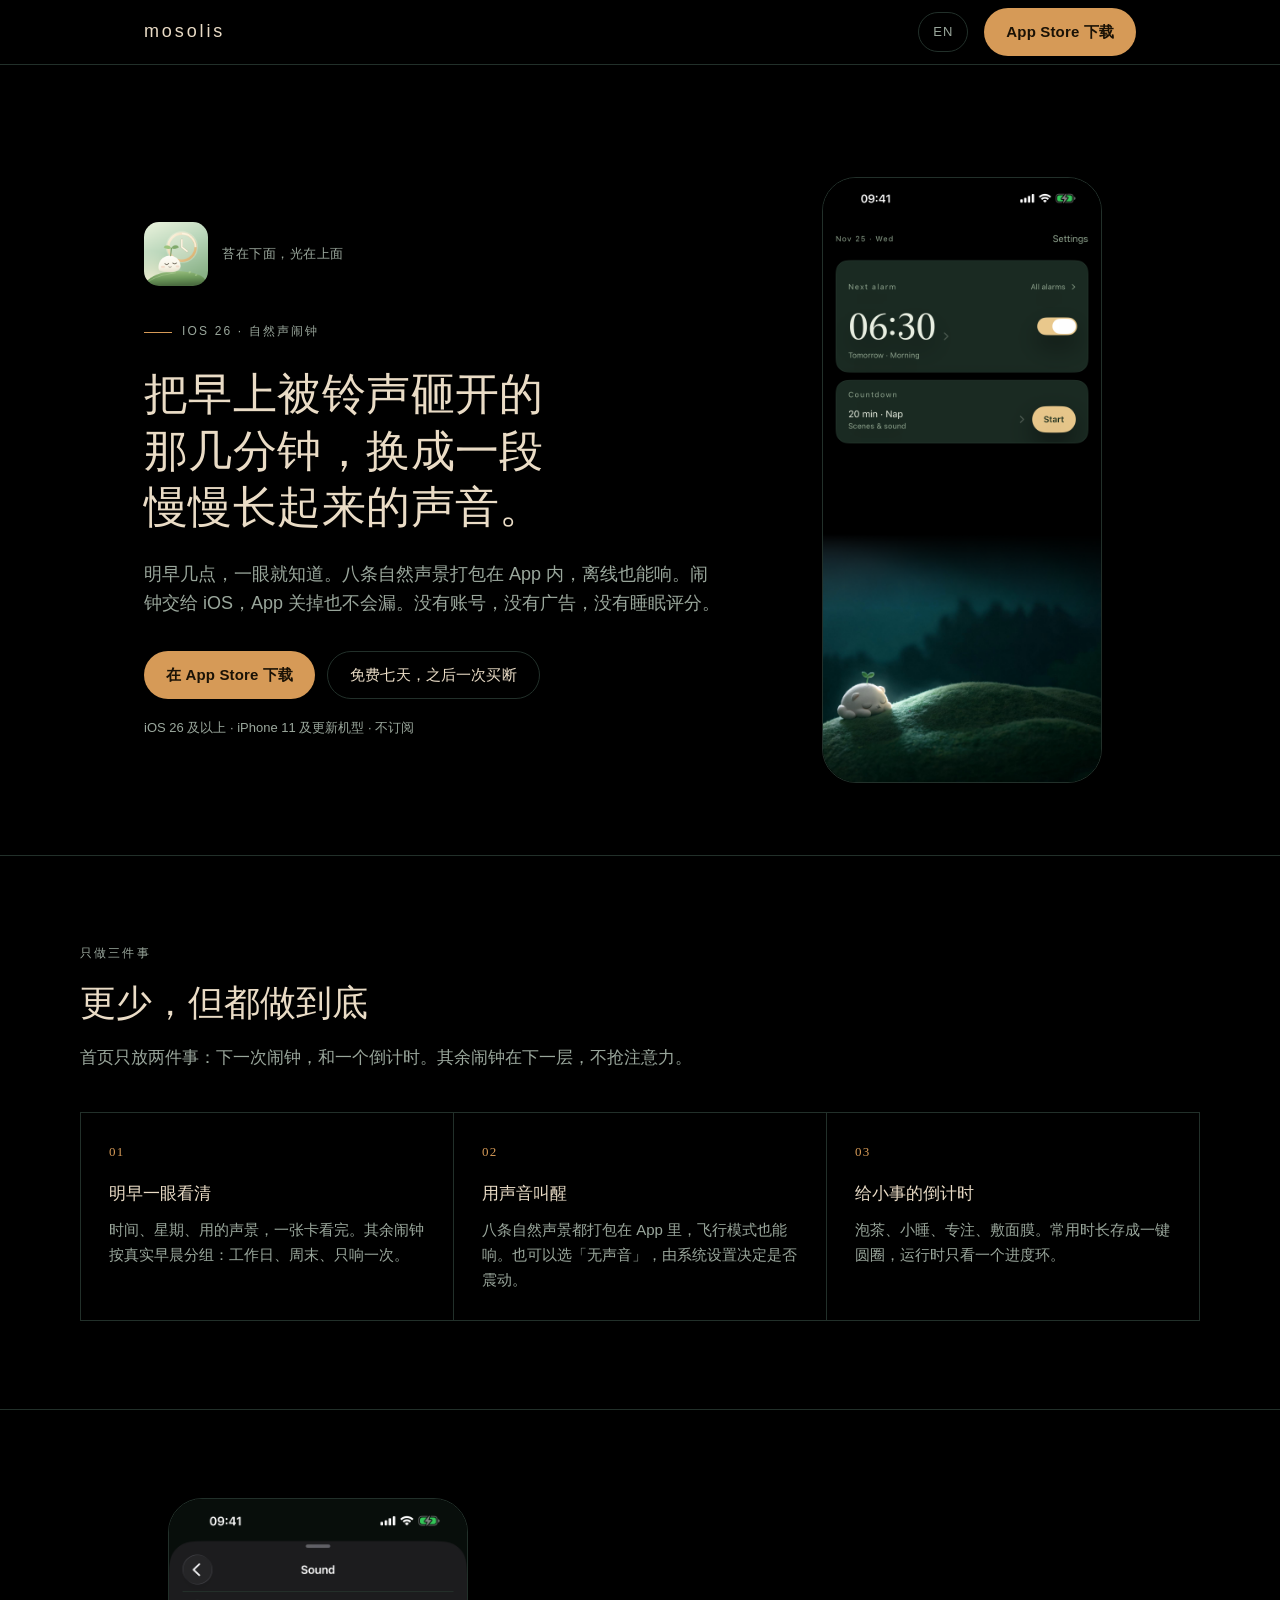
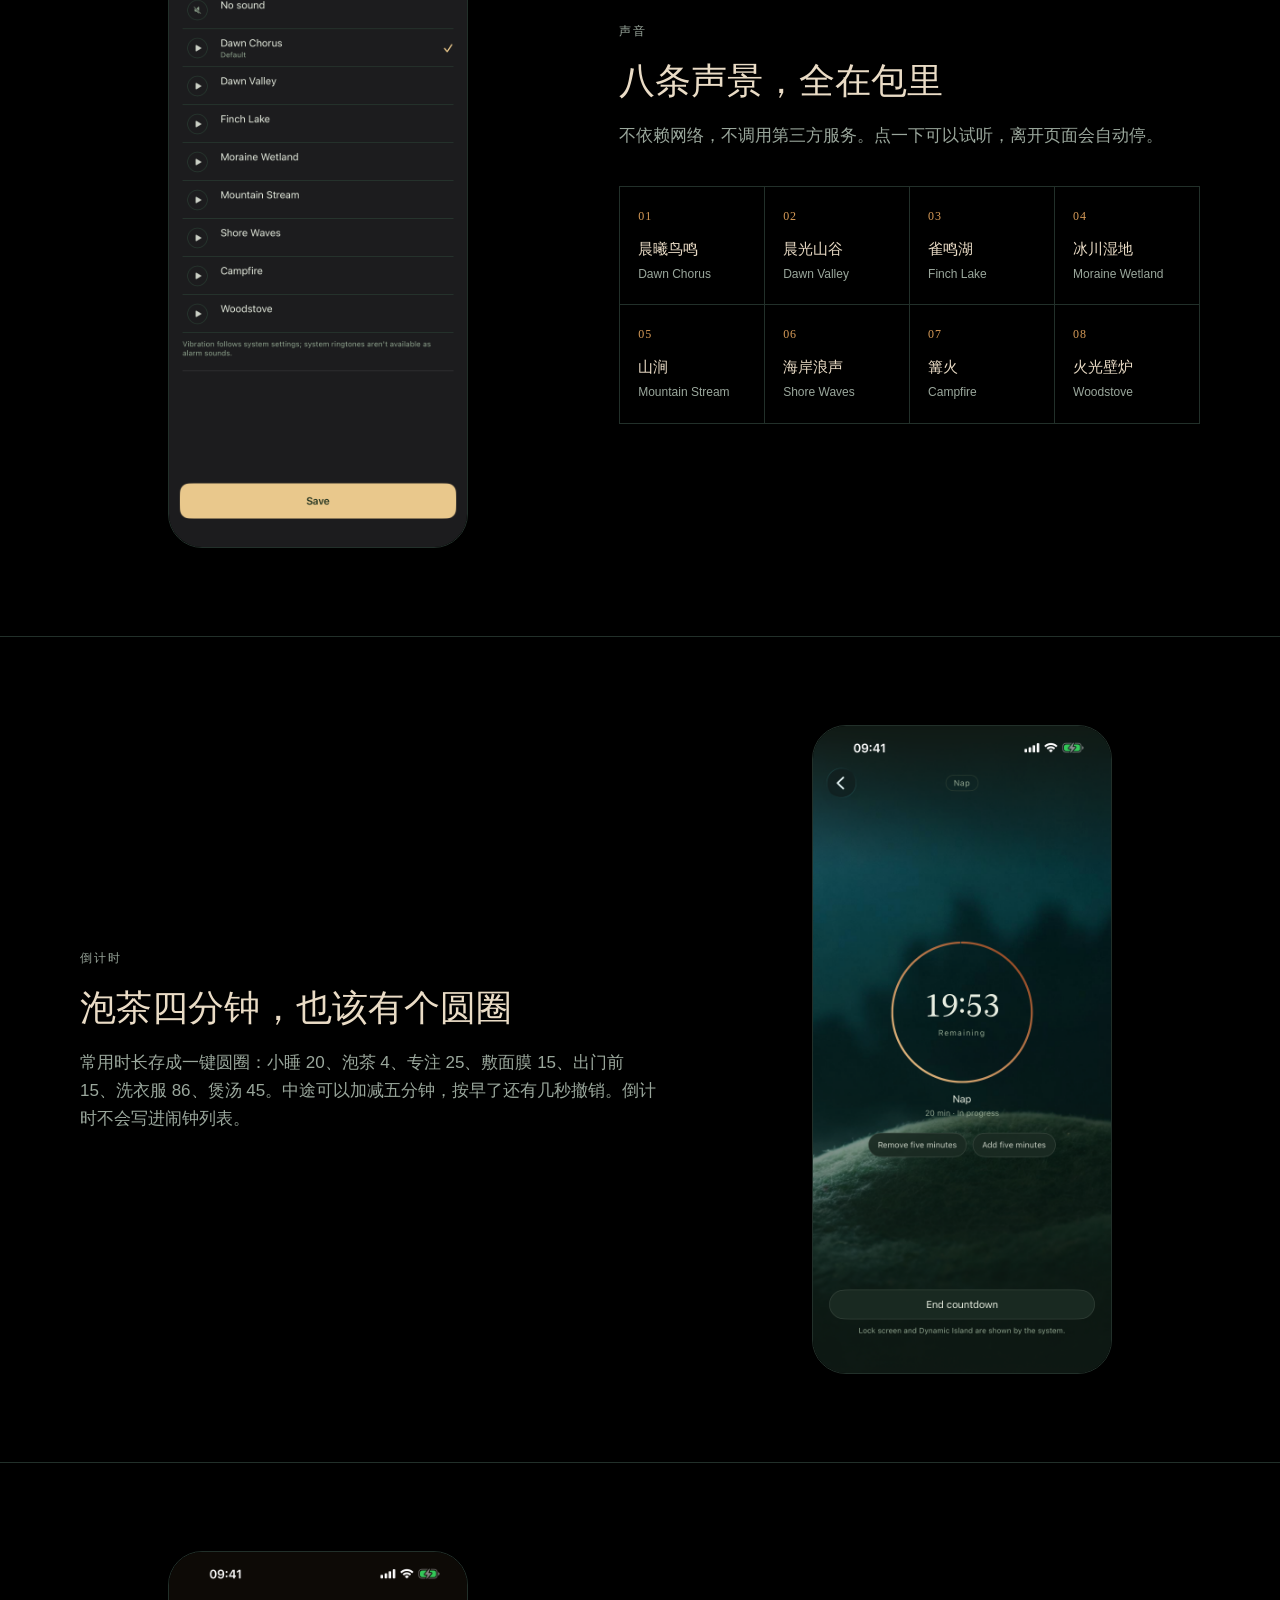
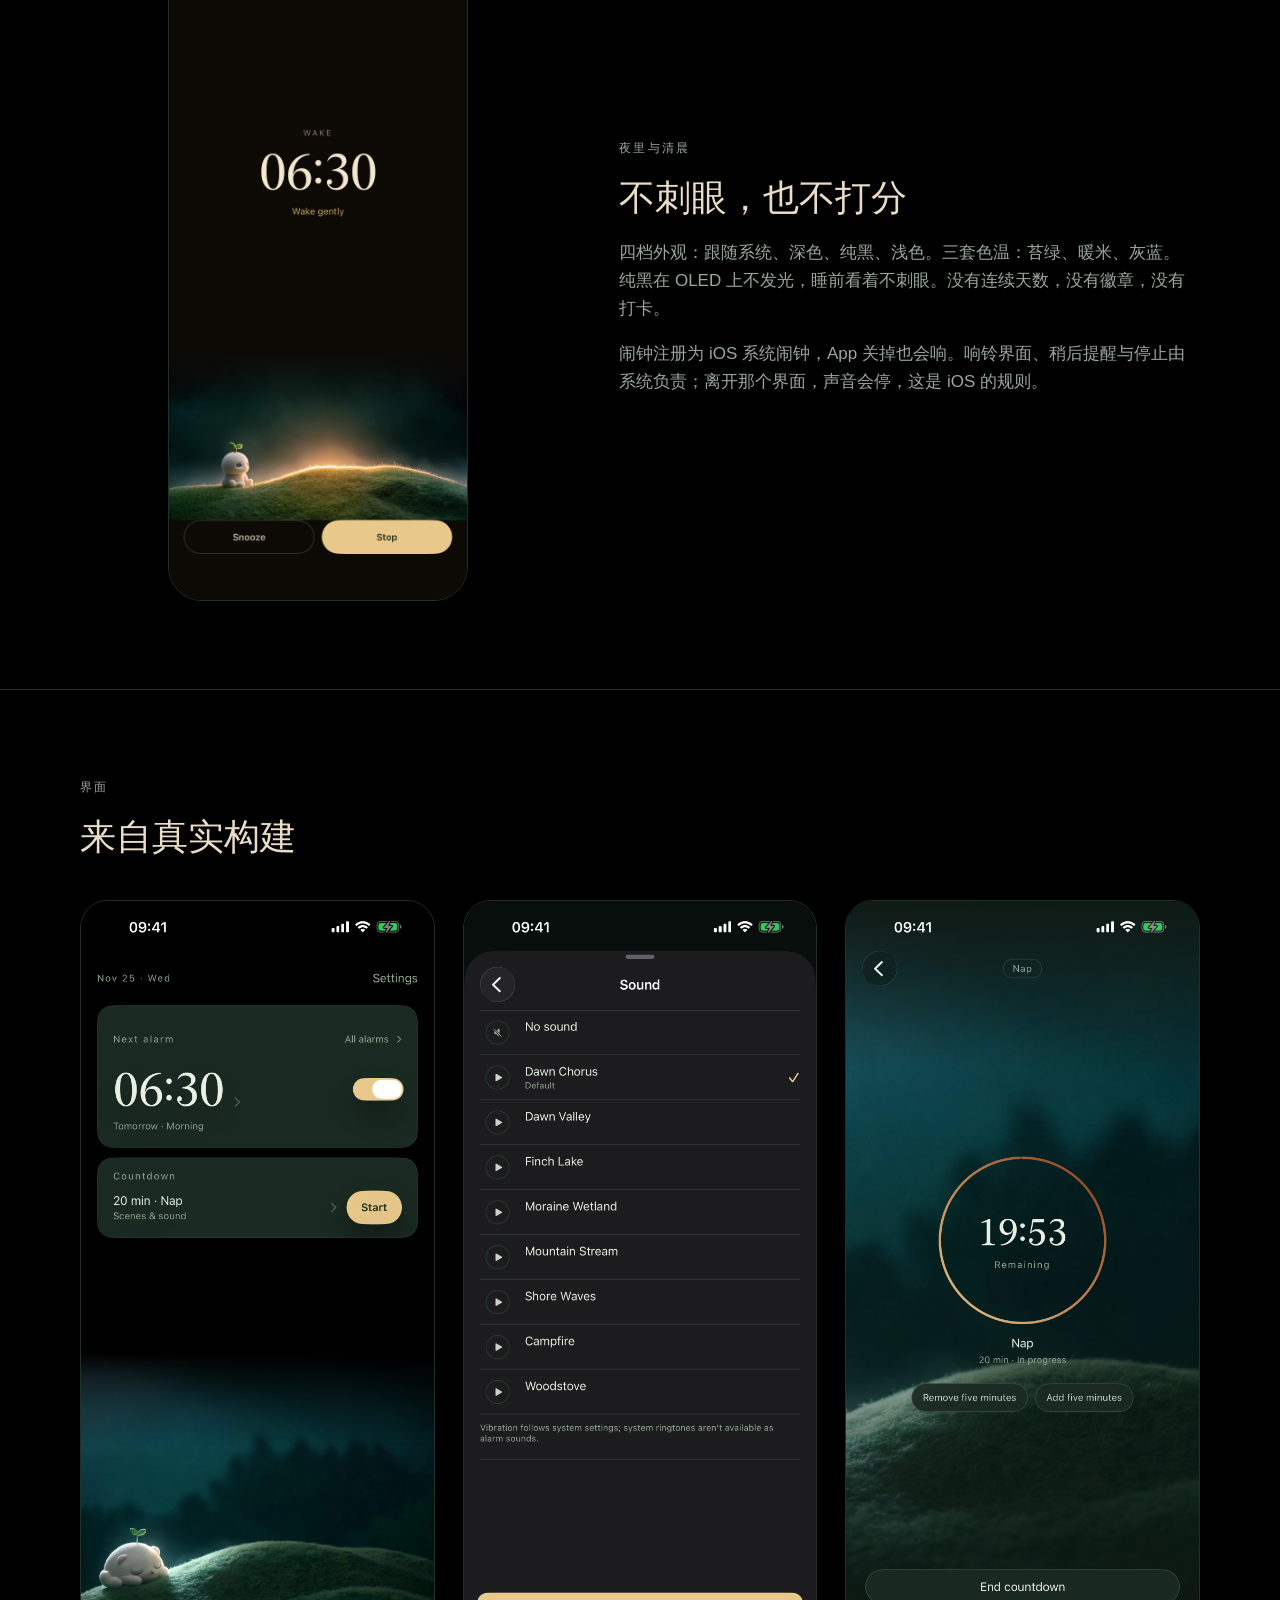
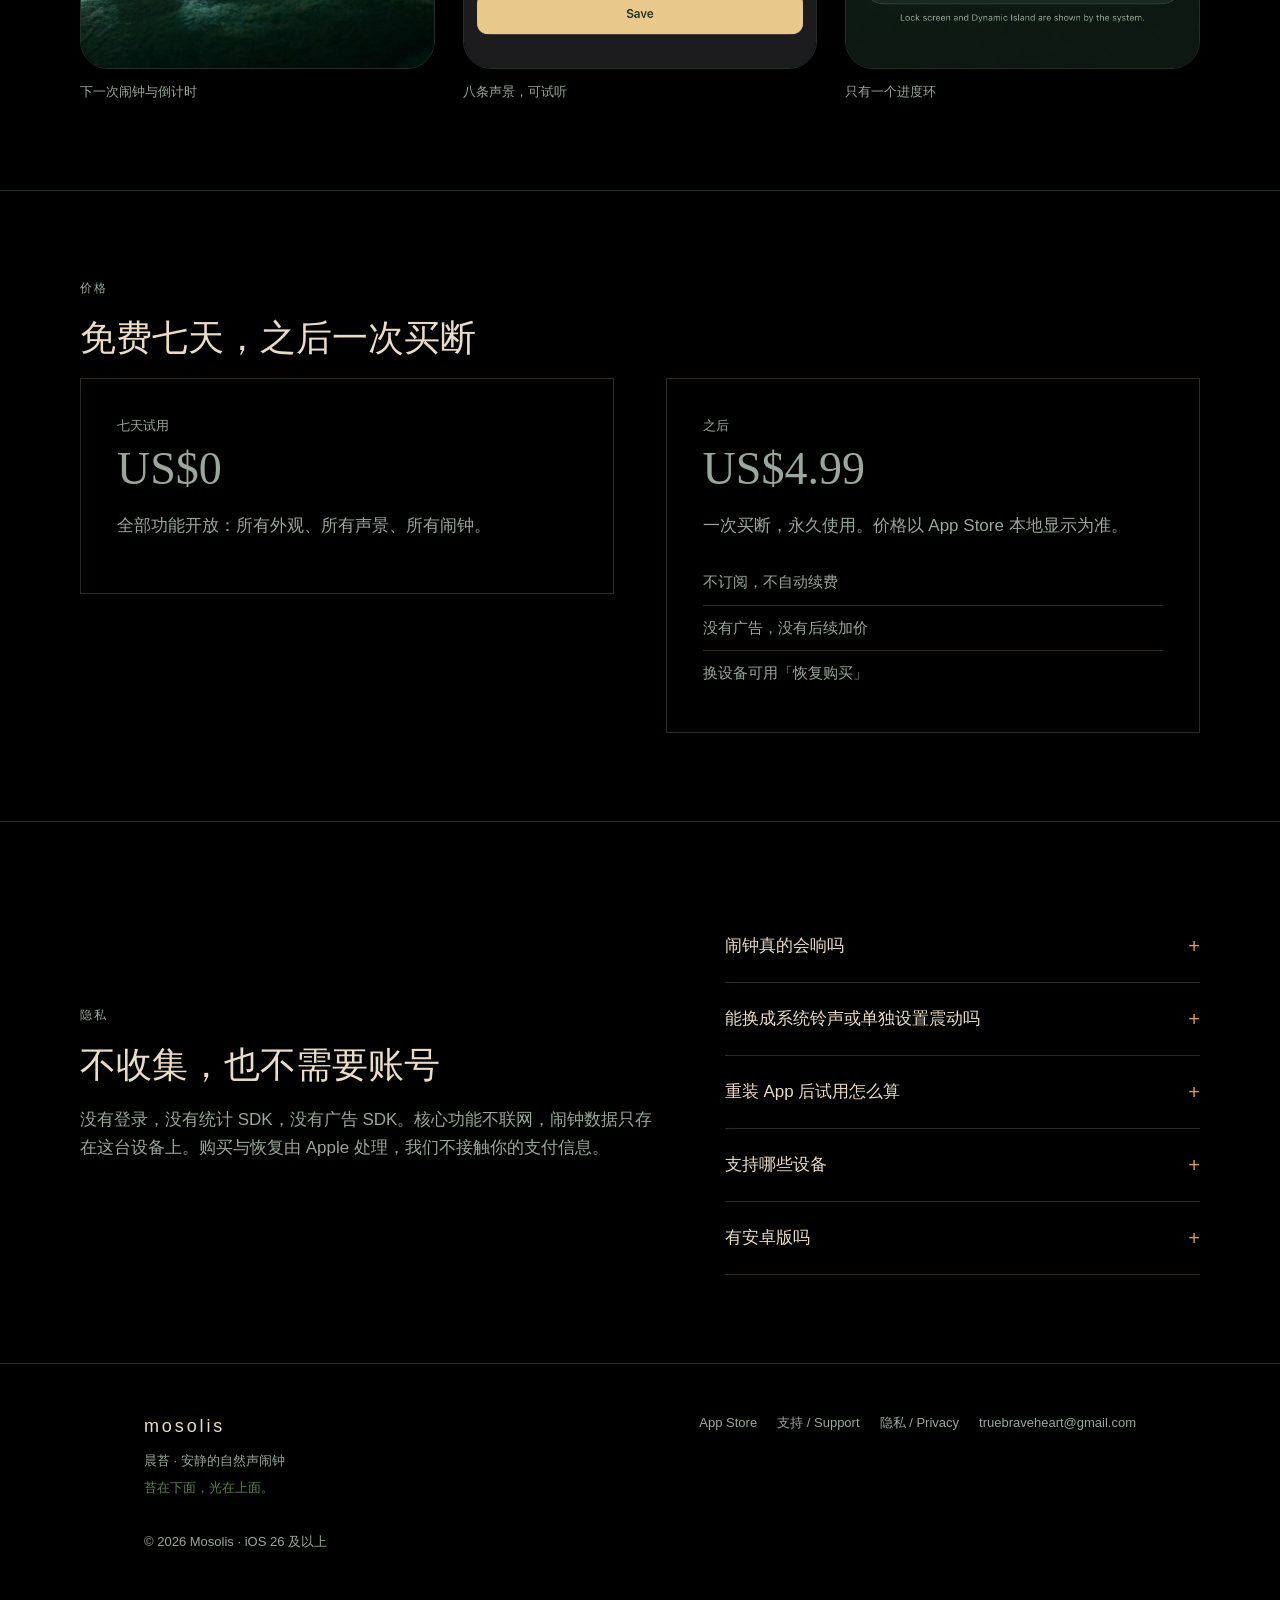
==== commit 2715b523: "Fix stretched screenshots on Mosolis landing page" ====
--- a/mosolis/index.html
+++ b/mosolis/index.html
@@ -48,7 +48,7 @@
 
   a { color: inherit; text-decoration: none; }
 
-  img { display: block; max-width: 100%; }
+  img { display: block; max-width: 100%; height: auto; }
 
   .wrap {
     width: 100%;
